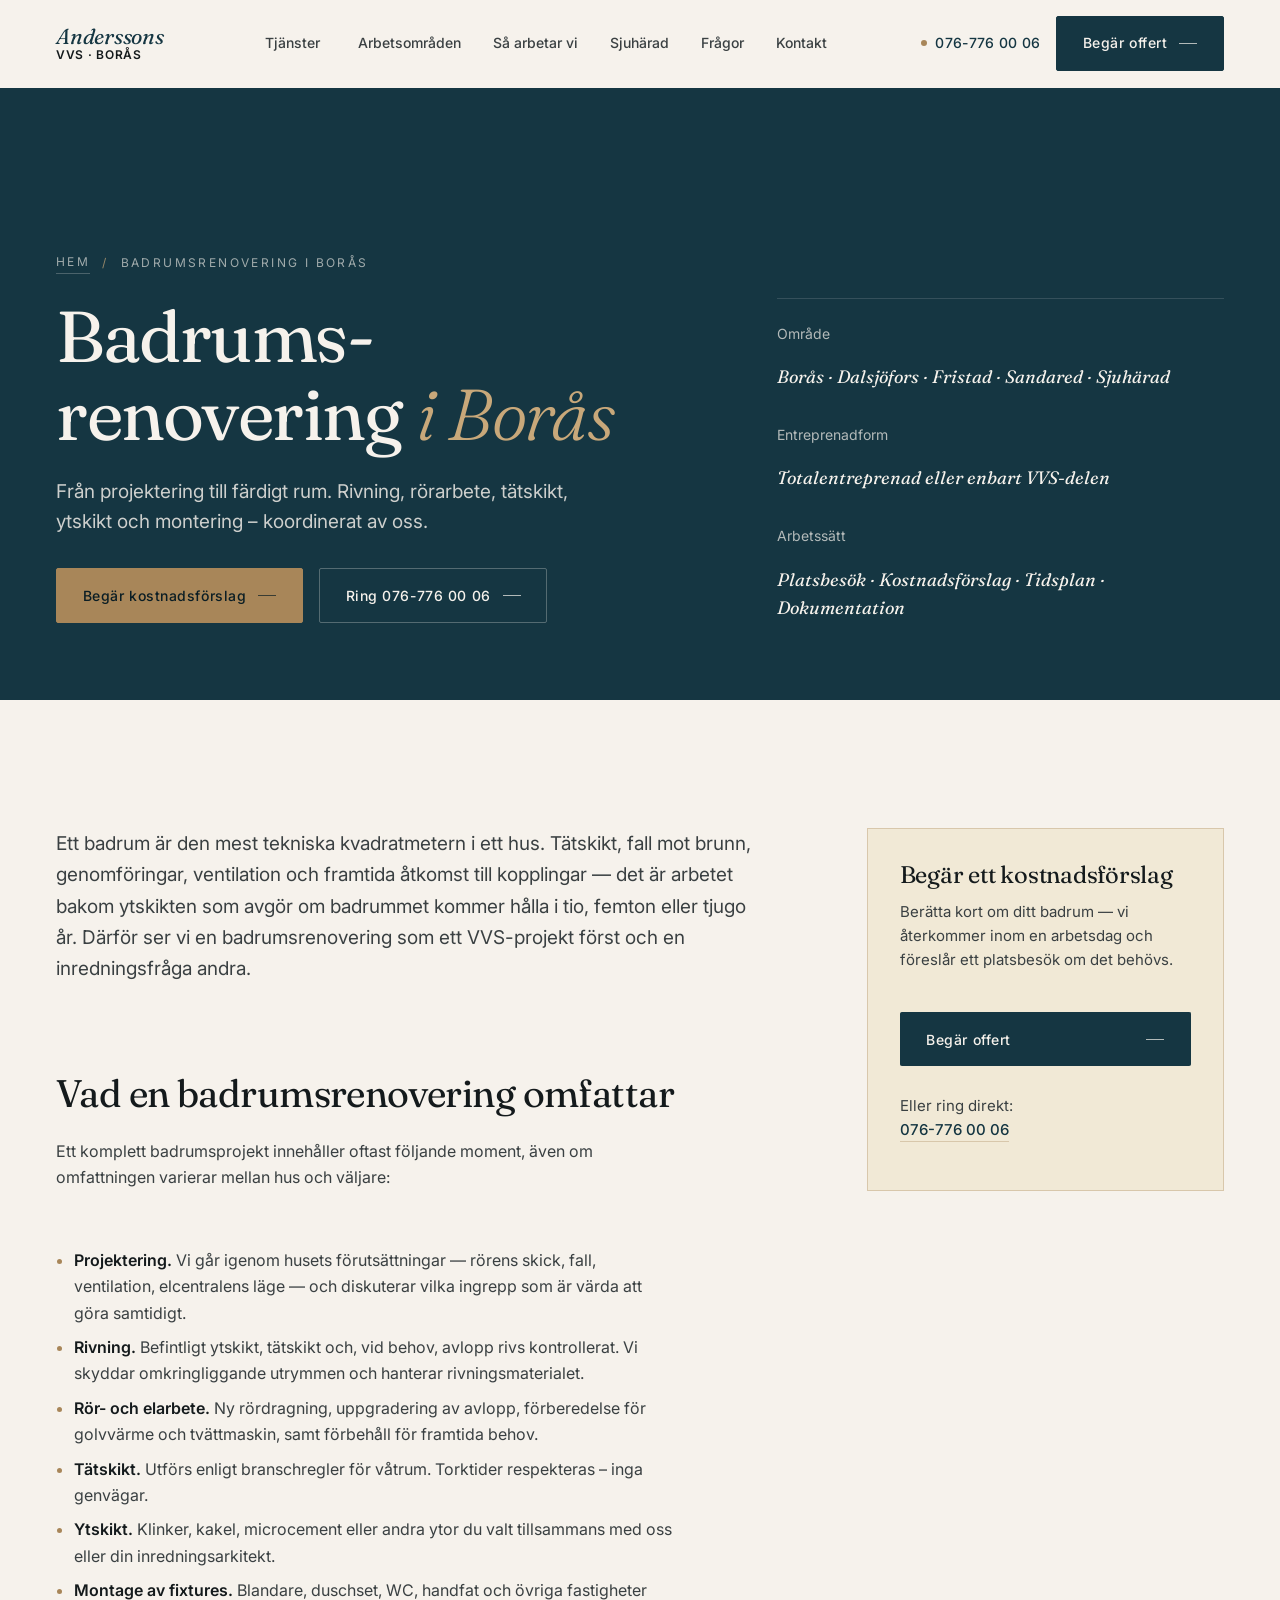
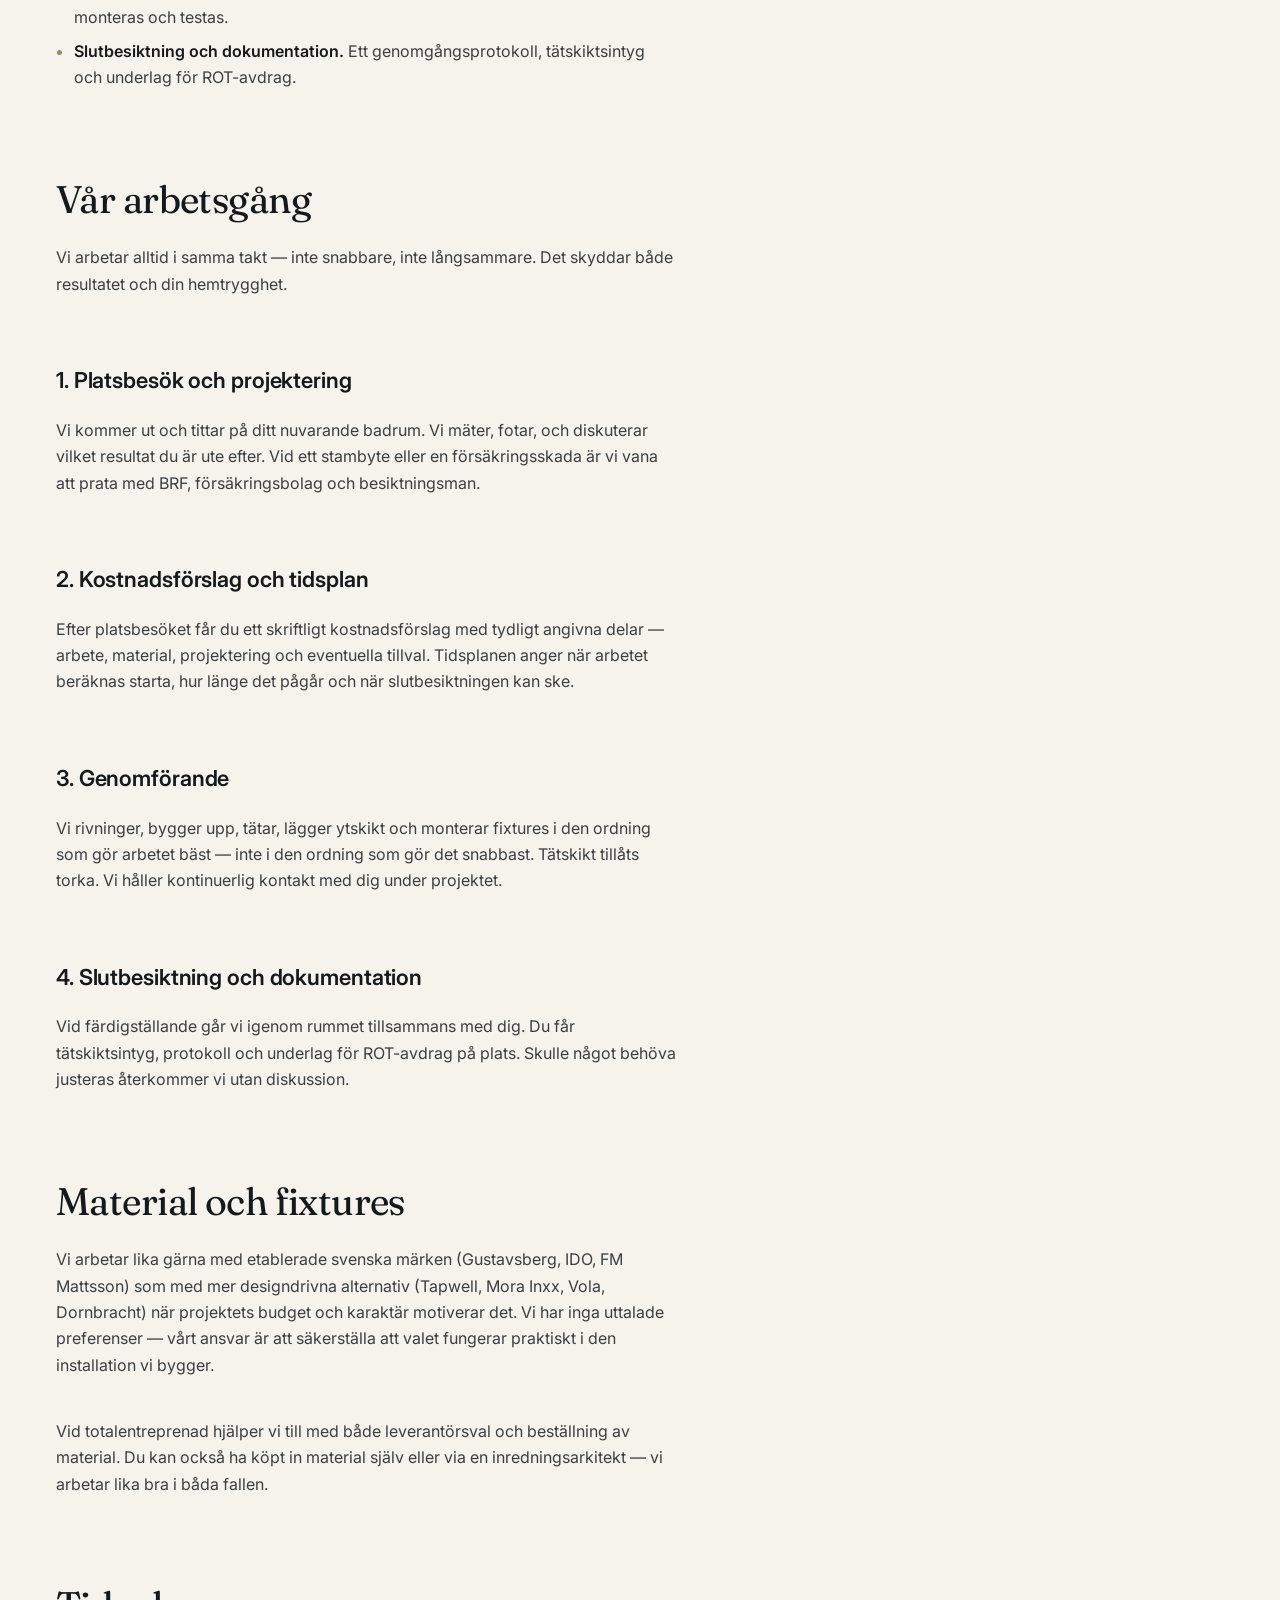
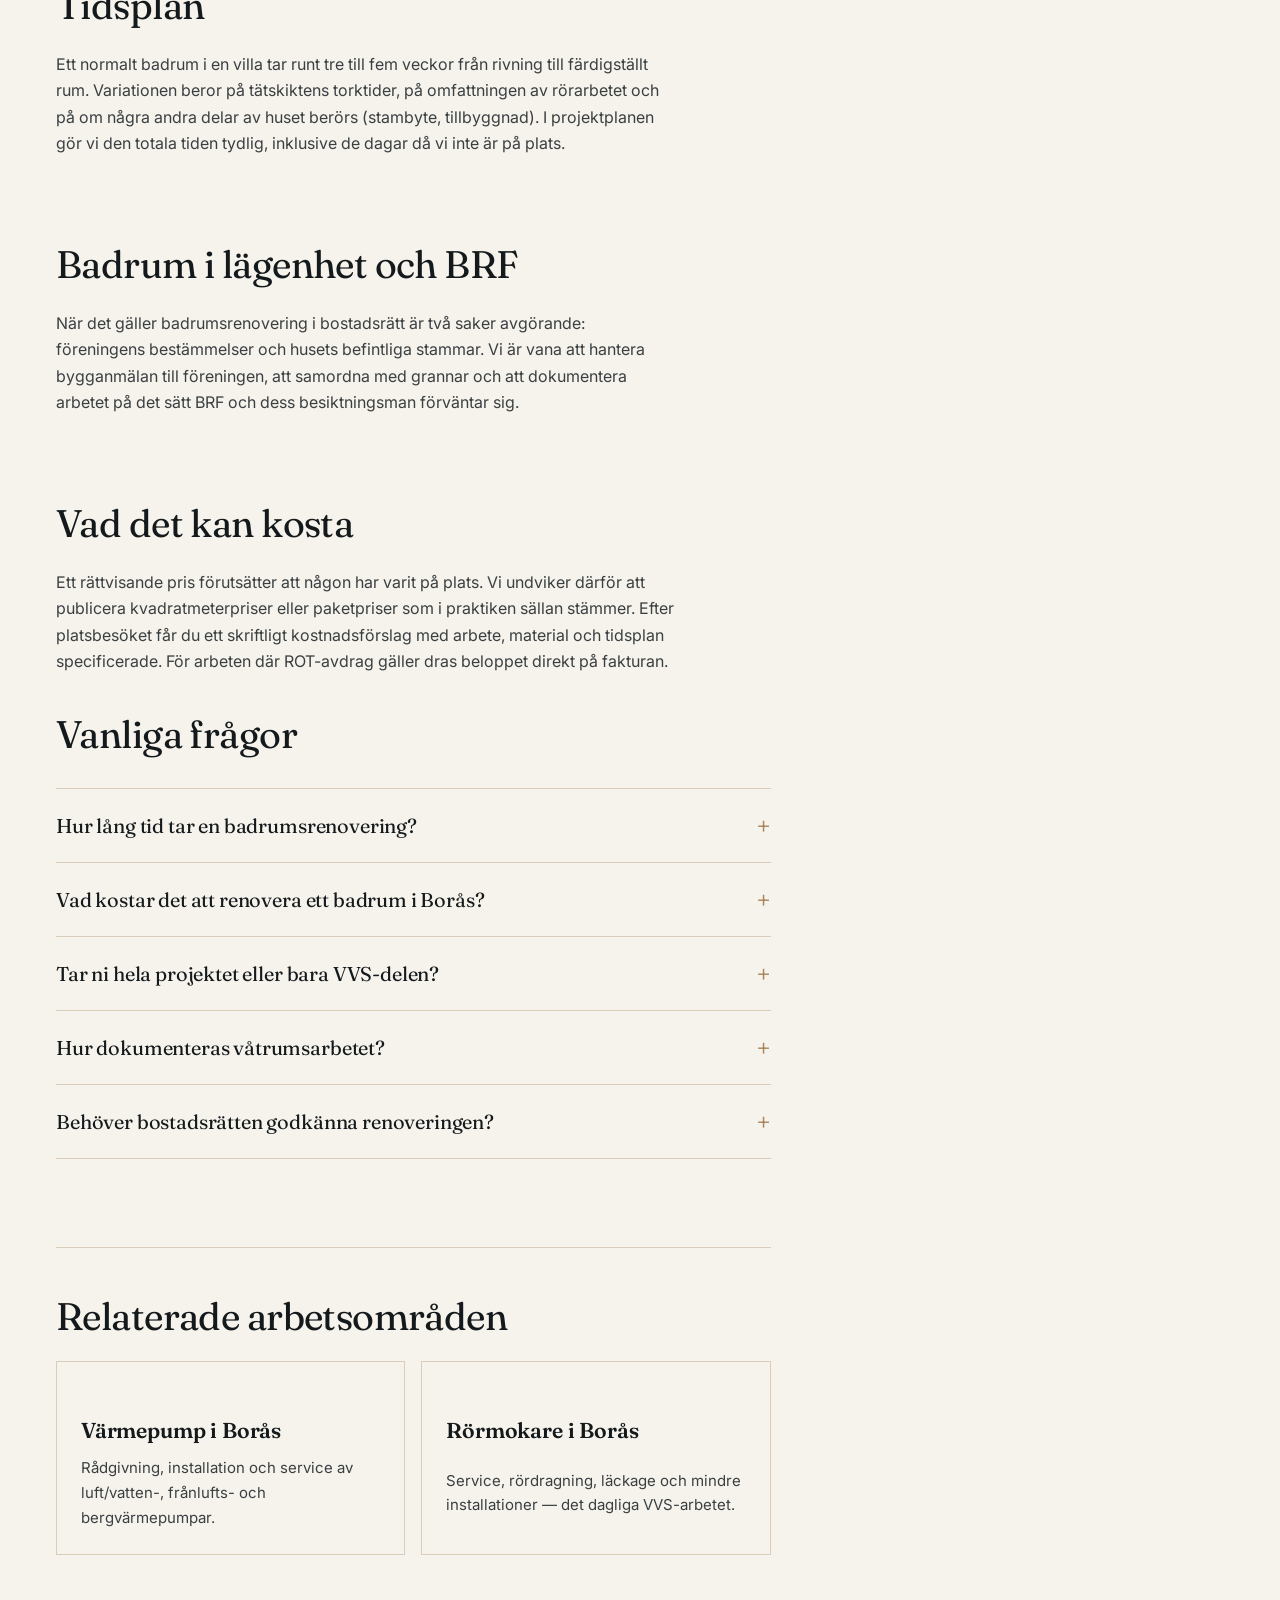
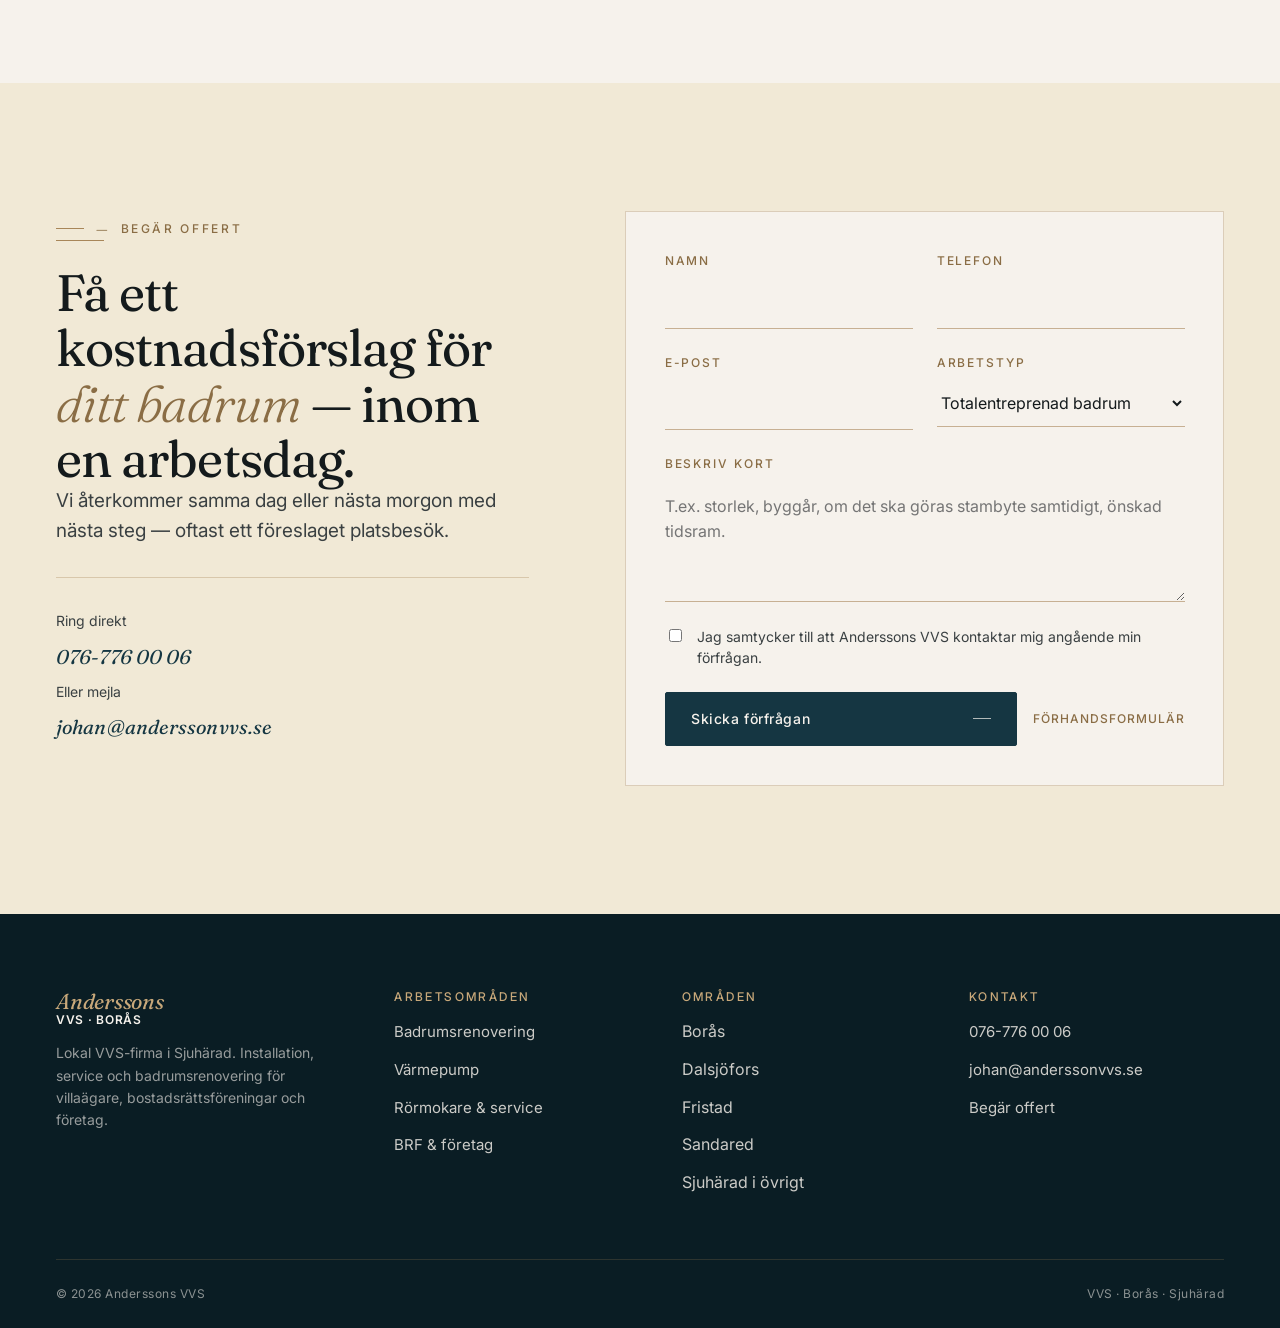
==== badrumsrenovering-boras.html @ a59240c5 "Initial Anderssons VVS website" ====
<!doctype html>
<html lang="sv">
<head>
  <meta charset="utf-8" />
  <meta name="viewport" content="width=device-width, initial-scale=1" />
  <title>Badrumsrenovering i Borås – projektering till färdigt rum | Anderssons VVS</title>
  <meta name="description" content="Helhetslösning för badrumsrenovering i Borås: VVS-projektering, tätskikt, ytskikt och fixtures. Begär kostnadsförslag – lokalt utfört arbete." />
  <meta name="robots" content="index,follow" />
  <meta name="theme-color" content="#153642" />
  <link rel="canonical" href="https://www.anderssonvvs.se/badrumsrenovering-boras.html" />

  <meta property="og:type" content="article" />
  <meta property="og:locale" content="sv_SE" />
  <meta property="og:site_name" content="Anderssons VVS" />
  <meta property="og:title" content="Badrumsrenovering i Borås – Anderssons VVS" />
  <meta property="og:description" content="Från projektering till färdigt rum – badrumsrenovering i Borås utfört av en lokal VVS-firma." />
  <meta property="og:url" content="https://www.anderssonvvs.se/badrumsrenovering-boras.html" />
  <meta property="og:image" content="https://www.anderssonvvs.se/assets/placeholders/service-badrum-hero.jpg" />

  <link rel="preconnect" href="https://fonts.googleapis.com">
  <link rel="preconnect" href="https://fonts.gstatic.com" crossorigin>
  <link rel="stylesheet" href="https://fonts.googleapis.com/css2?family=Fraunces:ital,opsz,wght@0,9..144,300..500;1,9..144,300..500&family=Inter:wght@400;500;600&display=swap">
  <link rel="stylesheet" href="styles.css" />

  <!-- Breadcrumb -->
  <script type="application/ld+json">
  {
    "@context": "https://schema.org",
    "@type": "BreadcrumbList",
    "itemListElement": [
      { "@type": "ListItem", "position": 1, "name": "Hem", "item": "https://www.anderssonvvs.se/" },
      { "@type": "ListItem", "position": 2, "name": "Badrumsrenovering i Borås", "item": "https://www.anderssonvvs.se/badrumsrenovering-boras.html" }
    ]
  }
  </script>

  <!-- Service -->
  <script type="application/ld+json">
  {
    "@context": "https://schema.org",
    "@type": "Service",
    "serviceType": "Badrumsrenovering",
    "name": "Badrumsrenovering i Borås",
    "areaServed": [
      { "@type": "City", "name": "Borås" },
      { "@type": "AdministrativeArea", "name": "Sjuhärad" }
    ],
    "provider": {
      "@type": "Plumber",
      "name": "Anderssons VVS",
      "url": "https://www.anderssonvvs.se/",
      "telephone": "+46767760006",
      "email": "johan@anderssonvvs.se",
      "address": { "@type": "PostalAddress", "addressLocality": "Borås", "addressCountry": "SE" }
    },
    "url": "https://www.anderssonvvs.se/badrumsrenovering-boras.html"
  }
  </script>

  <!-- FAQ -->
  <script type="application/ld+json">
  {
    "@context": "https://schema.org",
    "@type": "FAQPage",
    "mainEntity": [
      {
        "@type": "Question",
        "name": "Hur lång tid tar en badrumsrenovering?",
        "acceptedAnswer": { "@type": "Answer", "text": "Ett normalt badrum i villa tar vanligtvis tre till fem veckor från rivning till färdigställt rum, beroende på tätskiktets torktider, materialval och omfattning av rörarbete. Vi ger en konkret tidsplan i samband med kostnadsförslaget." }
      },
      {
        "@type": "Question",
        "name": "Vad kostar det att renovera ett badrum i Borås?",
        "acceptedAnswer": { "@type": "Answer", "text": "Slutpriset beror på storlek, rörens skick, materialval och eventuellt stambyte. Vi lämnar ett skriftligt kostnadsförslag efter platsbesök, så du vet vad det landar på innan vi börjar." }
      },
      {
        "@type": "Question",
        "name": "Tar ni hela projektet eller bara VVS-delen?",
        "acceptedAnswer": { "@type": "Answer", "text": "Både och. Vi tar gärna totalentreprenad där vi koordinerar rivning, VVS, våtrumsarbete, ytskikt och montering. Vi kan också ta enbart VVS-delen om du redan har övriga hantverkare." }
      },
      {
        "@type": "Question",
        "name": "Hur dokumenteras våtrumsarbetet?",
        "acceptedAnswer": { "@type": "Answer", "text": "Tätskikt utförs enligt gällande branschregler. Vid färdigställande får du ett intyg och ett protokoll som ditt försäkringsbolag och en eventuell framtida köpare kan begära." }
      }
    ]
  }
  </script>
</head>

<body>
  <a href="#main" class="skip-link">Hoppa till innehåll</a>
    <header class="site-header" id="siteHeader">
    <div class="wrap">
      <div class="nav">

        <!-- LOGO -->
        <a href="index.html" class="brand" aria-label="Anderssons VVS – hem">
          <strong>Anderssons</strong>
          <span>VVS · Borås</span>
        </a>

        <!-- DESKTOP NAV -->
        <nav class="nav-links" aria-label="Huvudmeny">

          <!-- Tjänster dropdown -->
          <div class="nav-dropdown">
            <button
              class="nav-dropdown__toggle"
              type="button"
              aria-expanded="false"
              aria-controls="desktopServicesMenu">
              Tjänster
            </button>

            <div class="nav-dropdown__menu" id="desktopServicesMenu">
              <a href="badrumsrenovering-boras.html">Badrumsrenovering</a>
              <a href="varmepump-boras.html">Värmepump</a>
              <a href="rormokare-boras.html">Rörmokare &amp; service</a>
              <a href="index.html#offert">BRF &amp; företag</a>
            </div>
          </div>

          <!-- Viktigt: ALLA dessa pekar till index -->
          <a href="index.html#arbetsomraden">Arbetsområden</a>
          <a href="index.html#sa-arbetar-vi">Så arbetar vi</a>
          <a href="index.html#omrade">Sjuhärad</a>

          <!-- Dessa kan vara lokala -->
          <a href="#fragor">Frågor</a>
          <a href="#offert">Kontakt</a>

        </nav>

        <!-- CTA -->
        <div class="nav-cta">
          <a class="nav-phone" href="tel:+46767760006">076-776 00 06</a>
          <a class="btn" href="#offert">Begär offert</a>
        </div>

        <!-- HAMBURGER -->
        <button
          class="nav-toggle"
          type="button"
          aria-label="Öppna meny"
          aria-controls="mobileMenu"
          aria-expanded="false"
          id="navToggle">
          <span></span><span></span><span></span>
        </button>

      </div>
    </div>

    <!-- MOBILE MENU -->
    <div class="mobile-menu" id="mobileMenu" aria-label="Mobilmeny">

      <!-- Tjänster -->
      <div class="mobile-menu__group">
        <button
          class="mobile-menu__toggle"
          type="button"
          aria-expanded="false"
          aria-controls="mobileServicesMenu">
          Tjänster
        </button>

        <div class="mobile-submenu" id="mobileServicesMenu">
          <a href="badrumsrenovering-boras.html">Badrumsrenovering</a>
          <a href="varmepump-boras.html">Värmepump</a>
          <a href="rormokare-boras.html">Rörmokare &amp; service</a>
          <a href="index.html#offert">BRF &amp; företag</a>
        </div>
      </div>

      <!-- Viktigt: pekar till index -->
      <a href="index.html#arbetsomraden">Arbetsområden</a>
      <a href="index.html#sa-arbetar-vi">Så arbetar vi</a>
      <a href="index.html#omrade">Sjuhärad</a>

      <!-- Lokala -->
      <a href="#fragor">Vanliga frågor</a>
      <a href="#offert">Begär offert</a>

      <!-- Kontakt -->
      <div class="mobile-menu__foot">
        <span>Ring oss direkt</span>
        <a href="tel:+46767760006">076-776 00 06</a>
        <a href="mailto:johan@anderssonvvs.se">johan@anderssonvvs.se</a>
      </div>

    </div>
  </header>

  <main id="main">

    <!-- Service hero -->
    <section class="service-hero">
      <div class="wrap">
        <nav class="breadcrumb" aria-label="Brödsmulor">
          <a href="/">Hem</a>
          <span class="breadcrumb__sep">/</span>
          <span>Badrumsrenovering i Borås</span>
        </nav>
        <div class="service-hero__grid">
          <div>
            <h1 class="service-hero__title">Badrums­renovering <em>i Borås</em></h1>
            <p class="service-hero__lede">Från projektering till färdigt rum. Rivning, rörarbete, tätskikt, ytskikt och montering – koordinerat av oss.</p>
            <div class="service-hero__cta">
              <a class="btn btn--on-dark" href="#offert">Begär kostnadsförslag</a>
              <a class="btn btn--ghost-light" href="tel:+46767760006">Ring 076-776 00 06</a>
            </div>
          </div>
          <div class="service-hero__side">
            <span>Område</span>
            <strong>Borås · Dalsjöfors · Fristad · Sandared · Sjuhärad</strong>
            <span style="margin-top: var(--s-4);">Entreprenadform</span>
            <strong>Totalentreprenad eller enbart VVS-delen</strong>
            <span style="margin-top: var(--s-4);">Arbetssätt</span>
            <strong>Platsbesök · Kostnadsförslag · Tidsplan · Dokumentation</strong>
          </div>
        </div>
      </div>
    </section>

    <!-- Content -->
    <section class="section">
      <div class="wrap">
        <div class="content-grid">
          <article class="prose">
            <p class="lede">Ett badrum är den mest tekniska kvadratmetern i ett hus. Tätskikt, fall mot brunn, genomföringar, ventilation och framtida åtkomst till kopplingar — det är arbetet bakom ytskikten som avgör om badrummet kommer hålla i tio, femton eller tjugo år. Därför ser vi en badrumsrenovering som ett VVS-projekt först och en inredningsfråga andra.</p>

            <h2>Vad en badrumsrenovering omfattar</h2>
            <p>Ett komplett badrumsprojekt innehåller oftast följande moment, även om omfattningen varierar mellan hus och väljare:</p>
            <ul>
              <li><strong>Projektering.</strong> Vi går igenom husets förutsättningar — rörens skick, fall, ventilation, elcentralens läge — och diskuterar vilka ingrepp som är värda att göra samtidigt.</li>
              <li><strong>Rivning.</strong> Befintligt ytskikt, tätskikt och, vid behov, avlopp rivs kontrollerat. Vi skyddar omkringliggande utrymmen och hanterar rivningsmaterialet.</li>
              <li><strong>Rör- och elarbete.</strong> Ny rördragning, uppgradering av avlopp, förberedelse för golvvärme och tvättmaskin, samt förbehåll för framtida behov.</li>
              <li><strong>Tätskikt.</strong> Utförs enligt branschregler för våtrum. Torktider respekteras – inga genvägar.</li>
              <li><strong>Ytskikt.</strong> Klinker, kakel, microcement eller andra ytor du valt tillsammans med oss eller din inredningsarkitekt.</li>
              <li><strong>Montage av fixtures.</strong> Blandare, duschset, WC, handfat och övriga fastigheter monteras och testas.</li>
              <li><strong>Slutbesiktning och dokumentation.</strong> Ett genomgångsprotokoll, tätskiktsintyg och underlag för ROT-avdrag.</li>
            </ul>

            <h2>Vår arbetsgång</h2>
            <p>Vi arbetar alltid i samma takt — inte snabbare, inte långsammare. Det skyddar både resultatet och din hemtrygghet.</p>

            <h3>1. Platsbesök och projektering</h3>
            <p>Vi kommer ut och tittar på ditt nuvarande badrum. Vi mäter, fotar, och diskuterar vilket resultat du är ute efter. Vid ett stambyte eller en försäkringsskada är vi vana att prata med BRF, försäkringsbolag och besiktningsman.</p>

            <h3>2. Kostnadsförslag och tidsplan</h3>
            <p>Efter platsbesöket får du ett skriftligt kostnadsförslag med tydligt angivna delar — arbete, material, projektering och eventuella tillval. Tidsplanen anger när arbetet beräknas starta, hur länge det pågår och när slutbesiktningen kan ske.</p>

            <h3>3. Genomförande</h3>
            <p>Vi rivninger, bygger upp, tätar, lägger ytskikt och monterar fixtures i den ordning som gör arbetet bäst — inte i den ordning som gör det snabbast. Tätskikt tillåts torka. Vi håller kontinuerlig kontakt med dig under projektet.</p>

            <h3>4. Slutbesiktning och dokumentation</h3>
            <p>Vid färdigställande går vi igenom rummet tillsammans med dig. Du får tätskiktsintyg, protokoll och underlag för ROT-avdrag på plats. Skulle något behöva justeras återkommer vi utan diskussion.</p>

            <h2>Material och fixtures</h2>
            <p>Vi arbetar lika gärna med etablerade svenska märken (Gustavsberg, IDO, FM Mattsson) som med mer designdrivna alternativ (Tapwell, Mora Inxx, Vola, Dornbracht) när projektets budget och karaktär motiverar det. Vi har inga uttalade preferenser — vårt ansvar är att säkerställa att valet fungerar praktiskt i den installation vi bygger.</p>
            <p>Vid totalentreprenad hjälper vi till med både leverantörsval och beställning av material. Du kan också ha köpt in material själv eller via en inredningsarkitekt — vi arbetar lika bra i båda fallen.</p>

            <h2>Tidsplan</h2>
            <p>Ett normalt badrum i en villa tar runt tre till fem veckor från rivning till färdigställt rum. Variationen beror på tätskiktens torktider, på omfattningen av rörarbetet och på om några andra delar av huset berörs (stambyte, tillbyggnad). I projektplanen gör vi den totala tiden tydlig, inklusive de dagar då vi inte är på plats.</p>

            <h2>Badrum i lägenhet och BRF</h2>
            <p>När det gäller badrumsrenovering i bostadsrätt är två saker avgörande: föreningens bestämmelser och husets befintliga stammar. Vi är vana att hantera bygganmälan till föreningen, att samordna med grannar och att dokumentera arbetet på det sätt BRF och dess besiktningsman förväntar sig.</p>

            <h2>Vad det kan kosta</h2>
            <p>Ett rättvisande pris förutsätter att någon har varit på plats. Vi undviker därför att publicera kvadratmeterpriser eller paketpriser som i praktiken sällan stämmer. Efter platsbesöket får du ett skriftligt kostnadsförslag med arbete, material och tidsplan specificerade. För arbeten där ROT-avdrag gäller dras beloppet direkt på fakturan.</p>

            <!-- FAQ -->
            <section id="fragor" aria-labelledby="faqTitle">
              <h2 id="faqTitle">Vanliga frågor</h2>
              <div class="faq faq__list">
                <details>
                  <summary>Hur lång tid tar en badrumsrenovering?</summary>
                  <div class="faq__body">
                    <p>Ett normalt badrum i villa tar vanligtvis tre till fem veckor från rivning till färdigställt rum, beroende på tätskiktets torktider, materialval och omfattning av rörarbete. Vi ger en konkret tidsplan i samband med kostnadsförslaget.</p>
                  </div>
                </details>
                <details>
                  <summary>Vad kostar det att renovera ett badrum i Borås?</summary>
                  <div class="faq__body">
                    <p>Slutpriset beror på storlek, rörens skick, materialval och eventuellt stambyte. Vi lämnar ett skriftligt kostnadsförslag efter platsbesök, så du vet vad det landar på innan vi börjar. För arbeten där ROT gäller drar vi av beloppet direkt på fakturan.</p>
                  </div>
                </details>
                <details>
                  <summary>Tar ni hela projektet eller bara VVS-delen?</summary>
                  <div class="faq__body">
                    <p>Både och. Vi tar gärna totalentreprenad där vi koordinerar rivning, VVS, våtrumsarbete, ytskikt och montering. Vi kan också ta enbart VVS-delen om du redan har övriga hantverkare.</p>
                  </div>
                </details>
                <details>
                  <summary>Hur dokumenteras våtrumsarbetet?</summary>
                  <div class="faq__body">
                    <p>Tätskikt utförs enligt gällande branschregler. Vid färdigställande får du ett intyg och ett protokoll som ditt försäkringsbolag och en eventuell framtida köpare kan begära.</p>
                  </div>
                </details>
                <details>
                  <summary>Behöver bostadsrätten godkänna renoveringen?</summary>
                  <div class="faq__body">
                    <p>I de flesta bostadsrättsföreningar krävs en anmälan och ibland ett godkännande innan arbete i badrum påbörjas. Vi hjälper dig med underlaget till föreningen och samordnar arbetet med dess bestämmelser.</p>
                  </div>
                </details>
              </div>
            </section>

            <!-- Related -->
            <section class="related" aria-labelledby="relatedTitle">
              <h2 id="relatedTitle">Relaterade arbetsområden</h2>
              <div class="related__grid">
                <a class="related__card" href="varmepump-boras.html">
                  <h3>Värmepump i Borås</h3>
                  <p>Rådgivning, installation och service av luft/vatten-, frånlufts- och bergvärmepumpar.</p>
                </a>
                <a class="related__card" href="rormokare-boras.html">
                  <h3>Rörmokare i Borås</h3>
                  <p>Service, rördragning, läckage och mindre installationer — det dagliga VVS-arbetet.</p>
                </a>
              </div>
            </section>
          </article>

          <aside class="side-card">
            <h3>Begär ett kostnadsförslag</h3>
            <p>Berätta kort om ditt badrum — vi återkommer inom en arbetsdag och föreslår ett platsbesök om det behövs.</p>
            <a class="btn" href="#offert">Begär offert</a>
            <p style="margin-top: var(--s-4);">Eller ring direkt: <br>
              <a href="tel:+46767760006">076-776 00 06</a>
            </p>
          </aside>

        </div>
      </div>
    </section>

    <!-- CTA -->
    <section class="cta section" id="offert" aria-labelledby="ctaTitle">
      <div class="wrap">
        <div class="cta__grid">
          <div>
            <span class="eyebrow"><span class="section-number">—</span> Begär offert</span>
            <hr class="rule--short" aria-hidden="true">
            <h2 class="cta__title" id="ctaTitle">Få ett kostnadsförslag för <em>ditt badrum</em> — inom en arbetsdag.</h2>
            <div class="cta__body">
              <p class="lede">Vi återkommer samma dag eller nästa morgon med nästa steg — oftast ett föreslaget platsbesök.</p>
            </div>
            <div class="cta__direct">
              <span>Ring direkt</span>
              <a href="tel:+46767760006">076-776 00 06</a>
              <span>Eller mejla</span>
              <a href="mailto:johan@anderssonvvs.se">johan@anderssonvvs.se</a>
            </div>
          </div>

          <form class="form" id="offertForm" action="#offert" method="post" novalidate>
            <div class="form__row form__row--two">
              <div class="form__field">
                <label for="f-name">Namn</label>
                <input id="f-name" name="name" type="text" autocomplete="name" required />
              </div>
              <div class="form__field">
                <label for="f-phone">Telefon</label>
                <input id="f-phone" name="phone" type="tel" autocomplete="tel" required />
              </div>
            </div>
            <div class="form__row form__row--two">
              <div class="form__field">
                <label for="f-email">E-post</label>
                <input id="f-email" name="email" type="email" autocomplete="email" required />
              </div>
              <div class="form__field">
                <label for="f-type">Arbetstyp</label>
                <select id="f-type" name="type">
                  <option value="badrum-totalt">Totalentreprenad badrum</option>
                  <option value="badrum-vvs">Endast VVS-delen</option>
                  <option value="badrum-brf">Badrum i BRF</option>
                  <option value="annat">Annat</option>
                </select>
              </div>
            </div>
            <div class="form__row">
              <div class="form__field">
                <label for="f-message">Beskriv kort</label>
                <textarea id="f-message" name="message" placeholder="T.ex. storlek, byggår, om det ska göras stambyte samtidigt, önskad tidsram." required></textarea>
              </div>
            </div>
            <label class="form__consent">
              <input type="checkbox" required />
              <span>Jag samtycker till att Anderssons VVS kontaktar mig angående min förfrågan.</span>
            </label>
            <div class="form__foot">
              <button class="btn" type="submit">Skicka förfrågan</button>
              <span class="form__preview-note">Förhandsformulär</span>
            </div>
            <div class="form__success" role="status" aria-live="polite">
              Tack — vi har mottagit din förfrågan. När formuläret är kopplat till vår inkorg får du ett svar inom en arbetsdag.
            </div>
          </form>
        </div>
      </div>
    </section>

  </main>

  <footer class="site-footer" role="contentinfo">
    <div class="wrap">
      <div class="footer-grid">
        <div class="footer__brand">
          <a href="/" class="brand">
            <strong>Anderssons</strong>
            <span>VVS · Borås</span>
          </a>
          <p>Lokal VVS-firma i Sjuhärad. Installation, service och badrumsrenovering för villaägare, bostadsrättsföreningar och företag.</p>
        </div>
        <div class="footer__col">
          <h4>Arbetsområden</h4>
          <ul>
            <li><a href="badrumsrenovering-boras.html">Badrumsrenovering</a></li>
            <li><a href="varmepump-boras.html">Värmepump</a></li>
            <li><a href="rormokare-boras.html">Rörmokare &amp; service</a></li>
            <li><a href="/#offert">BRF &amp; företag</a></li>
          </ul>
        </div>
        <div class="footer__col">
          <h4>Områden</h4>
          <ul>
            <li>Borås</li>
            <li>Dalsjöfors</li>
            <li>Fristad</li>
            <li>Sandared</li>
            <li>Sjuhärad i övrigt</li>
          </ul>
        </div>
        <div class="footer__col">
          <h4>Kontakt</h4>
          <ul>
            <li><a href="tel:+46767760006">076-776 00 06</a></li>
            <li><a href="mailto:johan@anderssonvvs.se">johan@anderssonvvs.se</a></li>
            <li><a href="#offert">Begär offert</a></li>
          </ul>
        </div>
      </div>
      <div class="footer__meta">
        <span>© <span id="year">2026</span> Anderssons VVS</span>
        <span>VVS · Borås · Sjuhärad</span>
      </div>
    </div>
  </footer>

  <nav class="mobile-bar" aria-label="Snabbval">
    <a href="tel:+46767760006">Ring</a>
    <a href="#offert" class="is-primary">Begär offert</a>
  </nav>

  <script>
    (function(){
      var toggle = document.getElementById('navToggle');
      var body = document.body;
      var desktopToggle = document.querySelector('.nav-dropdown__toggle');
      var desktopDropdown = document.querySelector('.nav-dropdown');
      var mobileServicesToggle = document.querySelector('.mobile-menu__toggle');
      var mobileServicesMenu = document.getElementById('mobileServicesMenu');

      if (toggle) {
        toggle.addEventListener('click', function(){
          var open = body.classList.toggle('is-menu-open');
          toggle.setAttribute('aria-expanded', open ? 'true' : 'false');
          toggle.setAttribute('aria-label', open ? 'Stäng meny' : 'Öppna meny');
        });

        document.querySelectorAll('.mobile-menu a').forEach(function(a){
          a.addEventListener('click', function(){
            body.classList.remove('is-menu-open');
            toggle.setAttribute('aria-expanded', 'false');
          });
        });
      }

      if (desktopToggle && desktopDropdown) {
        desktopToggle.addEventListener('click', function(e){
          e.stopPropagation();
          var open = desktopDropdown.classList.toggle('is-open');
          desktopToggle.setAttribute('aria-expanded', open ? 'true' : 'false');
        });

        document.addEventListener('click', function(e){
          if (!desktopDropdown.contains(e.target)) {
            desktopDropdown.classList.remove('is-open');
            desktopToggle.setAttribute('aria-expanded', 'false');
          }
        });
      }

      if (mobileServicesToggle && mobileServicesMenu) {
        mobileServicesToggle.addEventListener('click', function(){
          var open = mobileServicesMenu.classList.toggle('is-open');
          mobileServicesToggle.setAttribute('aria-expanded', open ? 'true' : 'false');
        });
      }
    })();
  </script>
</body>
</html>
---- styles.css ----
/* =========================================================
   Anderssons VVS — Editorial Precision stylesheet
   Design family: Trade Showcase (Editorial Precision variant)
   ========================================================= */

/* ---------- Design tokens ---------- */
:root {
  /* Colour */
  --ink: #141a1c;
  --ink-soft: #3a4042;
  --grey: #5f6668;
  --grey-soft: #8a8f90;

  --petrol: #153642;
  --petrol-deep: #0e2730;
  --petrol-ink: #0a1d24;

  --sand: #e9ddc6;
  --sand-light: #f1e9d6;
  --sand-deep: #d9c9a8;

  --off-white: #f6f2ec;
  --off-white-deep: #efe9dd;

  --brass: #a88659;
  --brass-light: #c8a87a;
  --brass-deep: #8a6d45;

  --rule: rgba(168, 134, 89, 0.35);
  --rule-strong: rgba(168, 134, 89, 0.6);
  --rule-ink: rgba(20, 26, 28, 0.1);

  /* Type */
  --font-display: "Fraunces", "Cormorant Garamond", Georgia, serif;
  --font-sans: "Inter", system-ui, -apple-system, Segoe UI, Roboto, sans-serif;

  --fs-micro: 0.75rem;    /* 12px */
  --fs-small: 0.875rem;   /* 14px */
  --fs-body: 1rem;        /* 16px */
  --fs-lede: 1.1875rem;   /* 19px */
  --fs-h4: 1.25rem;       /* 20px */
  --fs-h3: 1.625rem;      /* 26px */
  --fs-h2: clamp(2rem, 3.2vw, 2.875rem);
  --fs-h1: clamp(2.5rem, 6vw, 5.25rem);

  /* Space */
  --s-1: 0.25rem;
  --s-2: 0.5rem;
  --s-3: 0.75rem;
  --s-4: 1rem;
  --s-5: 1.5rem;
  --s-6: 2rem;
  --s-7: 3rem;
  --s-8: 4rem;
  --s-9: 6rem;
  --s-10: 8rem;

  --gutter: clamp(1.25rem, 5vw, 3.5rem);
  --maxw: 1280px;

  --radius: 2px;
  --radius-md: 6px;

  --trans: 180ms cubic-bezier(0.2, 0.6, 0.2, 1);
}

/* ---------- Base ---------- */
*,
*::before,
*::after {
  box-sizing: border-box;
}

html {
  -webkit-text-size-adjust: 100%;
  scroll-behavior: smooth;
}

@media (prefers-reduced-motion: reduce) {
  html { scroll-behavior: auto; }
  *, *::before, *::after {
    animation-duration: 0.001ms !important;
    animation-iteration-count: 1 !important;
    transition-duration: 0.001ms !important;
  }
}

body {
  margin: 0;
  font-family: var(--font-sans);
  font-size: var(--fs-body);
  line-height: 1.6;
  color: var(--ink);
  background: var(--off-white);
  -webkit-font-smoothing: antialiased;
  -moz-osx-font-smoothing: grayscale;
  text-rendering: optimizeLegibility;
}

img,
video {
  display: block;
  max-width: 100%;
  height: auto;
}

a {
  color: inherit;
  text-decoration: none;
}

button {
  font: inherit;
  cursor: pointer;
  border: none;
  background: transparent;
  color: inherit;
}

:focus-visible {
  outline: 2px solid var(--brass);
  outline-offset: 3px;
}

/* ---------- Typography ---------- */
h1, h2, h3, h4 {
  font-family: var(--font-display);
  font-weight: 400;
  font-variation-settings: "opsz" 40, "SOFT" 20;
  line-height: 1.08;
  letter-spacing: -0.012em;
  color: var(--ink);
  margin: 0;
}

h1 { font-size: var(--fs-h1); letter-spacing: -0.02em; }
h2 { font-size: var(--fs-h2); letter-spacing: -0.015em; }
h3 { font-size: var(--fs-h3); }
h4 { font-size: var(--fs-h4); font-weight: 500; font-family: var(--font-sans); letter-spacing: -0.005em; }

p {
  margin: 0 0 var(--s-4);
  max-width: 62ch;
}

p.lede {
  font-size: var(--fs-lede);
  line-height: 1.55;
  color: var(--ink-soft);
  max-width: 48ch;
}

.eyebrow {
  display: inline-flex;
  align-items: center;
  gap: var(--s-3);
  font-size: var(--fs-micro);
  font-weight: 500;
  letter-spacing: 0.22em;
  text-transform: uppercase;
  color: var(--brass-deep);
  font-family: var(--font-sans);
}

.eyebrow::before {
  content: "";
  width: 28px;
  height: 1px;
  background: var(--brass);
}

.section-number {
  font-family: var(--font-display);
  font-style: italic;
  font-size: var(--fs-small);
  letter-spacing: 0.04em;
  color: var(--brass-deep);
}

.rule {
  display: block;
  width: 100%;
  height: 1px;
  background: var(--rule);
  border: 0;
  margin: 0;
}

.rule--short {
  width: 48px;
  height: 1px;
  background: var(--brass);
  border: 0;
  margin: 0 0 var(--s-5);
}

/* ---------- Layout primitives ---------- */
.wrap {
  max-width: var(--maxw);
  margin: 0 auto;
  padding: 0 var(--gutter);
}

.section {
  padding-block: clamp(var(--s-8), 10vw, var(--s-10));
}

.section--tight {
  padding-block: clamp(var(--s-7), 7vw, var(--s-9));
}

.section--petrol {
  background: var(--petrol);
  color: var(--off-white);
}

.section--petrol h2,
.section--petrol h3 {
  color: var(--off-white);
}

.section--sand {
  background: var(--sand-light);
}

.section--off-white-deep {
  background: var(--off-white-deep);
}

.grid {
  display: grid;
  gap: var(--s-6);
}

@media (min-width: 720px) {
  .grid--2 { grid-template-columns: repeat(2, 1fr); gap: var(--s-7); }
  .grid--3 { grid-template-columns: repeat(3, 1fr); gap: var(--s-6); }
  .grid--4 { grid-template-columns: repeat(4, 1fr); gap: var(--s-6); }
}

@media (max-width: 719px) {
  .grid--3, .grid--4 { grid-template-columns: 1fr; }
}

/* Section header layout: eyebrow + title + lede in an editorial column */
.section-head {
  display: grid;
  grid-template-columns: 1fr;
  gap: var(--s-5);
  margin-bottom: var(--s-8);
  max-width: 62rem;
}

@media (min-width: 860px) {
  .section-head {
    grid-template-columns: 1fr 1.5fr;
    gap: var(--s-8);
    align-items: end;
  }
}

.section-head__meta {
  display: flex;
  flex-direction: column;
  gap: var(--s-3);
}

/* ---------- Top nav ---------- */
.site-header {
  position: sticky;
  top: 0;
  z-index: 40;
  background: transparent;
  transition: background var(--trans), backdrop-filter var(--trans), border-color var(--trans);
  border-bottom: 1px solid transparent;
}

.site-header.is-scrolled {
  background: rgba(246, 242, 236, 0.82);
  backdrop-filter: saturate(1.2) blur(10px);
  -webkit-backdrop-filter: saturate(1.2) blur(10px);
  border-bottom-color: var(--rule);
}

.site-header--on-light {
  background: rgba(246, 242, 236, 0.92);
  backdrop-filter: saturate(1.1) blur(8px);
  border-bottom-color: var(--rule);
}

.nav {
  display: flex;
  align-items: center;
  justify-content: space-between;
  padding-block: var(--s-4);
  gap: var(--s-5);
}

.brand {
  display: inline-flex;
  flex-direction: column;
  line-height: 1;
  letter-spacing: 0.06em;
  font-size: 0.75rem;
  font-weight: 600;
  text-transform: uppercase;
  color: var(--ink);
}

.brand strong {
  font-family: var(--font-display);
  font-weight: 400;
  font-style: italic;
  font-size: 1.35rem;
  letter-spacing: -0.01em;
  text-transform: none;
  color: var(--petrol);
  margin-bottom: 2px;
}

.nav-links {
  display: none;
  gap: var(--s-6);
  font-size: var(--fs-small);
  font-weight: 500;
  color: var(--ink-soft);
}

.nav-links a {
  position: relative;
  padding-block: var(--s-2);
  transition: color var(--trans);
}

.nav-links a:hover {
  color: var(--petrol);
}

.nav-links a::after {
  content: "";
  position: absolute;
  left: 0;
  right: 0;
  bottom: -2px;
  height: 1px;
  background: var(--brass);
  transform: scaleX(0);
  transform-origin: right;
  transition: transform var(--trans);
}

.nav-links a:hover::after {
  transform: scaleX(1);
  transform-origin: left;
}

.nav-dropdown {
  position: relative;
  display: inline-flex;
  align-items: center;
}

.nav-dropdown__toggle {
  position: relative;
  padding-block: var(--s-2);
  font-size: var(--fs-small);
  font-weight: 500;
  color: var(--ink-soft);
  transition: color var(--trans);
}

.nav-dropdown__toggle:hover,
.nav-dropdown.is-open .nav-dropdown__toggle {
  color: var(--petrol);
}

.nav-dropdown__toggle::after {
  content: "";
  position: absolute;
  left: 0;
  right: 0;
  bottom: -2px;
  height: 1px;
  background: var(--brass);
  transform: scaleX(0);
  transform-origin: right;
  transition: transform var(--trans);
}

.nav-dropdown__toggle:hover::after,
.nav-dropdown.is-open .nav-dropdown__toggle::after {
  transform: scaleX(1);
  transform-origin: left;
}

.nav-dropdown__menu {
  position: absolute;
  top: calc(100% + 14px);
  left: 0;
  min-width: 260px;
  background: var(--off-white);
  border: 1px solid var(--rule);
  box-shadow: 0 18px 40px rgba(20, 26, 28, 0.12);
  padding: var(--s-3);
  display: none;
  flex-direction: column;
  gap: 2px;
  z-index: 90;
}

.nav-dropdown.is-open .nav-dropdown__menu {
  display: flex;
}

.nav-dropdown__menu a {
  padding: 0.9rem 1rem;
  color: var(--petrol);
  font-size: var(--fs-small);
  font-weight: 500;
  border-radius: var(--radius-md);
}

.nav-dropdown__menu a::after {
  display: none;
}

.nav-dropdown__menu a:hover {
  background: var(--sand-light);
  color: var(--petrol-deep);
}

.nav-cta {
  display: none;
  align-items: center;
  gap: var(--s-4);
}

@media (min-width: 860px) {
  .nav-links { display: flex; }
  .nav-cta { display: inline-flex; }
}

.nav-phone {
  display: inline-flex;
  align-items: center;
  gap: var(--s-2);
  font-size: var(--fs-small);
  font-weight: 500;
  color: var(--petrol);
  letter-spacing: 0.02em;
}

.nav-phone::before {
  content: "";
  display: inline-block;
  width: 6px;
  height: 6px;
  border-radius: 50%;
  background: var(--brass);
}

/* Hamburger (mobile only) */
.nav-toggle {
  display: inline-flex;
  flex-direction: column;
  gap: 5px;
  padding: var(--s-3);
  margin-right: calc(var(--s-3) * -1);
}

.nav-toggle span {
  display: block;
  width: 22px;
  height: 1.5px;
  background: var(--petrol);
  transition: transform var(--trans), opacity var(--trans);
}

body.is-menu-open .nav-toggle {
  position: relative;
  z-index: 130;
}

body.is-menu-open .nav-toggle span {
  background: var(--petrol);
}

@media (min-width: 860px) {
  .nav-toggle { display: none; }
}

body.is-menu-open .nav-toggle span:nth-child(1) {
  transform: translateY(6.5px) rotate(45deg);
}
body.is-menu-open .nav-toggle span:nth-child(2) {
  opacity: 0;
}
body.is-menu-open .nav-toggle span:nth-child(3) {
  transform: translateY(-6.5px) rotate(-45deg);
}

/* Mobile overlay */
.mobile-menu {
  position: fixed;
  inset: 0;
  z-index: 120;
  background: var(--off-white);
  padding: 6.5rem var(--gutter) calc(var(--s-7) + 52px);
  display: none;
  flex-direction: column;
  gap: 0;
  overflow-y: auto;
  overscroll-behavior: contain;
  -webkit-overflow-scrolling: touch;
}

body.is-menu-open .mobile-menu {
  display: flex;
}

body.is-menu-open {
  overflow: hidden;
}

body.is-menu-open .site-header,
body.is-menu-open .site-header.is-scrolled,
body.is-menu-open .site-header--on-light {
  background: rgba(246, 242, 236, 0.98);
  backdrop-filter: none;
  -webkit-backdrop-filter: none;
  border-bottom-color: transparent;
}

.mobile-menu a {
  display: block;
  font-family: var(--font-display);
  font-size: clamp(1.6rem, 5vw, 2rem);
  line-height: 1.15;
  color: var(--petrol);
  border-bottom: 1px solid var(--rule);
  padding: 1.1rem 0;
}

.mobile-menu a:hover,
.mobile-menu a:focus-visible {
  color: var(--brass-deep);
}

.mobile-menu__foot {
  margin-top: auto;
  display: flex;
  flex-direction: column;
  gap: var(--s-3);
  padding-top: var(--s-6);
  font-size: var(--fs-small);
  color: var(--ink-soft);
}

.mobile-menu__foot a {
  font-family: var(--font-sans);
  font-size: var(--fs-body);
  border-bottom: none;
  padding-block: 0;
  color: var(--petrol);
}

.mobile-menu__group {
  display: flex;
  flex-direction: column;
}

.mobile-menu__toggle {
  display: flex;
  align-items: center;
  justify-content: space-between;
  width: 100%;
  font-family: var(--font-display);
  font-size: 2rem;
  line-height: 1.2;
  color: var(--petrol);
  border-bottom: 1px solid var(--rule);
  padding: var(--s-4) 0;
  text-align: left;
}

.mobile-menu__toggle::after {
  content: "+";
  font-family: var(--font-sans);
  font-size: 1.25rem;
  color: var(--brass);
  transition: transform var(--trans);
}

.mobile-menu__toggle[aria-expanded="true"]::after {
  transform: rotate(45deg);
}

.mobile-submenu {
  display: none;
  padding: var(--s-2) 0 var(--s-3) var(--s-4);
}

.mobile-submenu.is-open {
  display: grid;
}

.mobile-submenu a {
  font-family: var(--font-sans);
  font-size: 1rem;
  line-height: 1.5;
  color: var(--ink-soft);
  border-bottom: none;
  padding: 0.65rem 0;
}

/* ---------- Buttons ---------- */
.btn {
  display: inline-flex;
  align-items: center;
  gap: var(--s-3);
  padding: 0.95rem 1.6rem;
  font-size: var(--fs-small);
  font-weight: 500;
  letter-spacing: 0.04em;
  color: var(--off-white);
  background: var(--petrol);
  border: 1px solid var(--petrol);
  border-radius: var(--radius);
  transition: background var(--trans), border-color var(--trans), color var(--trans), transform var(--trans);
  white-space: nowrap;
}

.btn:hover {
  background: var(--petrol-deep);
  border-color: var(--petrol-deep);
}

.btn:active {
  transform: translateY(1px);
}

.btn::after {
  content: "";
  width: 18px;
  height: 1px;
  background: currentColor;
  opacity: 0.7;
  transition: width var(--trans);
}

.btn:hover::after {
  width: 26px;
}

.btn--ghost {
  background: transparent;
  color: var(--petrol);
  border-color: var(--rule-strong);
}

.btn--ghost:hover {
  background: transparent;
  color: var(--petrol);
  border-color: var(--brass);
}

.btn--on-dark {
  background: var(--brass);
  border-color: var(--brass);
  color: var(--petrol-ink);
}

.btn--on-dark:hover {
  background: var(--brass-light);
  border-color: var(--brass-light);
}

.btn--ghost-light {
  background: transparent;
  color: var(--off-white);
  border-color: rgba(246, 242, 236, 0.28);
}

.btn--ghost-light:hover {
  border-color: var(--brass);
}

.link-arrow {
  display: inline-flex;
  align-items: center;
  gap: var(--s-3);
  font-size: var(--fs-small);
  font-weight: 500;
  letter-spacing: 0.02em;
  color: var(--petrol);
  border-bottom: 1px solid var(--rule);
  padding-block: var(--s-2);
  transition: color var(--trans), border-color var(--trans);
}

.link-arrow::after {
  content: "→";
  transition: transform var(--trans);
}

.link-arrow:hover {
  color: var(--brass-deep);
  border-color: var(--brass);
}

.link-arrow:hover::after {
  transform: translateX(4px);
}

/* ---------- Hero ---------- */
.hero {
  position: relative;
  min-height: clamp(640px, 92vh, 920px);
  background: linear-gradient(140deg, var(--petrol-deep) 0%, var(--petrol) 55%, #1b4351 100%);
  color: var(--off-white);
  overflow: hidden;
  isolation: isolate;
  display: flex;
  flex-direction: column;
  justify-content: flex-end;
}

.hero__media {
  position: absolute;
  inset: 0;
  z-index: -1;
}

.hero__media video,
.hero__media img {
  width: 100%;
  height: 100%;
  object-fit: cover;
  object-position: center;
}

.hero__media::after {
  content: "";
  position: absolute;
  inset: 0;
  background:
    linear-gradient(180deg, rgba(10, 29, 36, 0.45) 0%, rgba(10, 29, 36, 0) 40%, rgba(10, 29, 36, 0.75) 100%),
    linear-gradient(90deg, rgba(10, 29, 36, 0.55) 0%, rgba(10, 29, 36, 0.15) 55%, rgba(10, 29, 36, 0) 100%);
  pointer-events: none;
}

@media (max-width: 640px) {
  .hero__media video { display: none; }
}

.hero__inner {
  padding: clamp(9rem, 15vw, 12rem) 0 clamp(4rem, 8vw, 6rem);
  position: relative;
}

.hero__grid {
  display: grid;
  grid-template-columns: 1fr;
  gap: var(--s-7);
}

@media (min-width: 860px) {
  .hero__grid {
    grid-template-columns: 1.3fr 1fr;
    gap: var(--s-9);
    align-items: end;
  }
}

@media (max-width: 859px) {
  .nav-dropdown {
    display: none;
  }
}

.hero__kicker {
  color: var(--brass-light);
}

.hero__kicker::before { background: var(--brass-light); }

.hero__title {
  font-size: var(--fs-h1);
  color: var(--off-white);
  margin-top: var(--s-5);
  margin-bottom: var(--s-6);
  max-width: 14ch;
  letter-spacing: -0.022em;
}

.hero__title em {
  font-style: italic;
  color: var(--brass-light);
  font-weight: 300;
}

.hero__lede {
  color: rgba(246, 242, 236, 0.82);
  font-size: var(--fs-lede);
  line-height: 1.55;
  max-width: 42ch;
  margin: 0;
}

.hero__cta {
  display: flex;
  flex-wrap: wrap;
  gap: var(--s-4);
  margin-top: var(--s-6);
}

.hero__meta {
  display: flex;
  flex-direction: column;
  gap: var(--s-5);
  border-top: 1px solid rgba(246, 242, 236, 0.14);
  padding-top: var(--s-6);
}

.hero__meta-row {
  display: flex;
  justify-content: space-between;
  gap: var(--s-4);
  font-size: var(--fs-small);
  color: rgba(246, 242, 236, 0.74);
}

.hero__meta-row strong {
  display: block;
  color: var(--off-white);
  font-family: var(--font-display);
  font-style: italic;
  font-weight: 400;
  font-size: 1rem;
  letter-spacing: 0.01em;
  margin-top: 2px;
}

.hero__scroll {
  position: absolute;
  bottom: var(--s-6);
  left: var(--gutter);
  font-size: var(--fs-micro);
  letter-spacing: 0.3em;
  text-transform: uppercase;
  color: rgba(246, 242, 236, 0.55);
  display: inline-flex;
  align-items: center;
  gap: var(--s-3);
}

.hero__scroll::before {
  content: "";
  display: inline-block;
  width: 40px;
  height: 1px;
  background: var(--brass);
}

@media (max-width: 640px) {
  .hero__scroll { display: none; }
}

/* ---------- Statement band ---------- */
.statement {
  padding-block: clamp(var(--s-8), 10vw, var(--s-10));
}

.statement__grid {
  display: grid;
  grid-template-columns: 1fr;
  gap: var(--s-6);
  align-items: start;
}

@media (min-width: 860px) {
  .statement__grid {
    grid-template-columns: 1fr 1.6fr;
    gap: var(--s-9);
  }
}

.statement__meta {
  display: flex;
  flex-direction: column;
  gap: var(--s-3);
}

.statement__title {
  font-size: clamp(1.75rem, 3vw, 2.5rem);
  line-height: 1.14;
  max-width: 26ch;
}

.statement__title em {
  font-style: italic;
  color: var(--brass-deep);
  font-weight: 300;
}

.statement__body p + p {
  margin-top: var(--s-4);
}

/* ---------- Services ---------- */
.services {
  background: var(--off-white-deep);
  position: relative;
}

.services__grid {
  display: grid;
  grid-template-columns: 1fr;
  gap: 1px;
  background: var(--rule);
  border-top: 1px solid var(--rule);
  border-bottom: 1px solid var(--rule);
}

@media (min-width: 720px) {
  .services__grid {
    grid-template-columns: repeat(2, 1fr);
  }
}

.service-card {
  display: flex;
  flex-direction: column;
  gap: var(--s-4);
  background: var(--off-white-deep);
  padding: clamp(2rem, 4vw, 3rem);
  position: relative;
  transition: background var(--trans);
  min-height: 340px;
}

.service-card__media {
  margin: calc(var(--s-5) * -1) calc(var(--s-5) * -1) var(--s-4);
  overflow: hidden;
  aspect-ratio: 4 / 3;
  background: var(--sand);
}

.service-card__media img {
  width: 100%;
  height: 100%;
  object-fit: cover;
  object-position: center;
  transition: transform 500ms ease;
}

.service-card:hover .service-card__media img {
  transform: scale(1.03);
}

.service-card::before {
  content: "";
  position: absolute;
  top: 0;
  left: 0;
  right: 0;
  height: 1px;
  background: var(--brass);
  transform: scaleX(0);
  transform-origin: left;
  transition: transform 240ms ease;
}

.service-card:hover {
  background: var(--off-white);
}

.service-card:hover::before {
  transform: scaleX(1);
}

.service-card__number {
  font-family: var(--font-display);
  font-style: italic;
  font-weight: 400;
  font-size: 0.95rem;
  letter-spacing: 0.04em;
  color: var(--brass-deep);
}

.service-card__title {
  font-size: 1.75rem;
  line-height: 1.12;
  letter-spacing: -0.012em;
  max-width: 14ch;
}

.service-card__body {
  color: var(--ink-soft);
  font-size: 0.9625rem;
  line-height: 1.55;
  max-width: 36ch;
}

.service-card__foot {
  margin-top: auto;
}

/* ---------- Approach / process ---------- */
.approach__steps {
  display: grid;
  grid-template-columns: 1fr;
  gap: var(--s-6);
  counter-reset: steps;
}

@media (min-width: 720px) {
  .approach__steps {
    grid-template-columns: repeat(4, 1fr);
    gap: var(--s-5);
  }
}

.approach__step {
  position: relative;
  padding-top: var(--s-6);
  border-top: 1px solid var(--rule);
}

.approach__step::before {
  content: "";
  position: absolute;
  top: -5px;
  left: 0;
  width: 9px;
  height: 9px;
  border-radius: 50%;
  background: var(--brass);
}

.approach__step-num {
  font-family: var(--font-display);
  font-style: italic;
  font-size: 0.9375rem;
  letter-spacing: 0.04em;
  color: var(--brass-deep);
  display: block;
  margin-bottom: var(--s-3);
}

.approach__step-title {
  font-family: var(--font-display);
  font-size: 1.375rem;
  line-height: 1.15;
  margin-bottom: var(--s-3);
  letter-spacing: -0.01em;
}

.approach__step-body {
  font-size: 0.9375rem;
  color: var(--ink-soft);
  line-height: 1.55;
  max-width: 30ch;
}

/* ---------- Signature / highlight block ---------- */
.highlight {
  background: var(--sand-light);
  overflow: hidden;
}

.highlight__grid {
  display: grid;
  grid-template-columns: 1fr;
  gap: 0;
  align-items: stretch;
}

@media (min-width: 860px) {
  .highlight__grid {
    grid-template-columns: 1fr 1fr;
  }
}

.highlight__media {
  min-height: 360px;
  background:
    linear-gradient(180deg, rgba(14, 39, 48, 0.55), rgba(14, 39, 48, 0.2)),
    linear-gradient(135deg, var(--sand-deep), var(--petrol));
  position: relative;
  overflow: hidden;
}

.highlight__media img {
  width: 100%;
  height: 100%;
  object-fit: cover;
  object-position: center;
}

.highlight__body {
  padding: clamp(2.5rem, 6vw, 4.5rem);
  display: flex;
  flex-direction: column;
  justify-content: center;
  gap: var(--s-5);
  max-width: 44rem;
}

.highlight__title {
  font-size: clamp(1.75rem, 3.2vw, 2.625rem);
  letter-spacing: -0.018em;
  line-height: 1.1;
  max-width: 18ch;
}

/* ---------- Area / coverage ---------- */
.area {
  background: var(--petrol);
  color: var(--off-white);
  position: relative;
  overflow: hidden;
}

.area__grid {
  display: grid;
  grid-template-columns: 1fr;
  gap: var(--s-7);
  align-items: end;
}

@media (min-width: 860px) {
  .area__grid {
    grid-template-columns: 1fr 1.2fr;
    gap: var(--s-9);
  }
}

.area__title {
  font-size: clamp(2.25rem, 4vw, 3.5rem);
  color: var(--off-white);
  max-width: 14ch;
  letter-spacing: -0.018em;
}

.area__title em {
  font-style: italic;
  color: var(--brass-light);
  font-weight: 300;
}

.area__body {
  color: rgba(246, 242, 236, 0.78);
  font-size: var(--fs-lede);
  line-height: 1.55;
  max-width: 42ch;
}

.area__list {
  list-style: none;
  padding: 0;
  margin: var(--s-6) 0 0;
  display: flex;
  flex-wrap: wrap;
  gap: var(--s-3) var(--s-5);
  font-family: var(--font-display);
  font-style: italic;
  font-size: 1.375rem;
  color: var(--off-white);
}

.area__list li {
  display: inline-flex;
  align-items: center;
  gap: var(--s-5);
}

.area__list li + li::before {
  content: "";
  width: 6px;
  height: 6px;
  border-radius: 50%;
  background: var(--brass);
  display: inline-block;
  margin-right: var(--s-5);
  transform: translateY(-3px);
}

/* ---------- Trust block ---------- */
.trust__grid {
  display: grid;
  grid-template-columns: 1fr;
  gap: var(--s-7);
}

@media (min-width: 860px) {
  .trust__grid {
    grid-template-columns: 1fr 1.2fr;
    gap: var(--s-9);
    align-items: start;
  }
}

.trust__points {
  list-style: none;
  padding: 0;
  margin: var(--s-5) 0 0;
  display: grid;
  gap: var(--s-5);
}

.trust__point {
  display: grid;
  grid-template-columns: auto 1fr;
  gap: var(--s-4);
  padding-top: var(--s-5);
  border-top: 1px solid var(--rule);
}

.trust__point-num {
  font-family: var(--font-display);
  font-style: italic;
  font-size: 0.9375rem;
  letter-spacing: 0.04em;
  color: var(--brass-deep);
  padding-top: 2px;
}

.trust__point-title {
  font-family: var(--font-sans);
  font-weight: 600;
  font-size: 1rem;
  letter-spacing: -0.005em;
  margin-bottom: var(--s-2);
}

.trust__point-body {
  font-size: 0.9375rem;
  color: var(--ink-soft);
  line-height: 1.55;
  margin: 0;
  max-width: 46ch;
}

/* ---------- FAQ ---------- */
.faq__list {
  margin-top: var(--s-6);
  border-top: 1px solid var(--rule);
}

.faq details {
  border-bottom: 1px solid var(--rule);
}

.faq summary {
  list-style: none;
  cursor: pointer;
  padding: var(--s-5) 0;
  display: flex;
  justify-content: space-between;
  align-items: baseline;
  gap: var(--s-5);
  font-family: var(--font-display);
  font-size: 1.25rem;
  line-height: 1.2;
  letter-spacing: -0.008em;
  color: var(--ink);
  transition: color var(--trans);
}

.faq summary::-webkit-details-marker { display: none; }

.faq summary:hover { color: var(--brass-deep); }

.faq summary::after {
  content: "+";
  font-family: var(--font-sans);
  font-weight: 300;
  font-size: 1.5rem;
  color: var(--brass);
  line-height: 1;
  transition: transform 220ms ease;
  flex-shrink: 0;
}

.faq details[open] summary::after {
  transform: rotate(45deg);
}

.faq__body {
  padding: 0 0 var(--s-6);
  max-width: 62ch;
  color: var(--ink-soft);
  font-size: 0.9625rem;
  line-height: 1.6;
}

.faq__body p + p {
  margin-top: var(--s-3);
}

/* ---------- CTA / Offert form ---------- */
.cta {
  background: var(--sand-light);
  position: relative;
  overflow: hidden;
}

.cta__grid {
  display: grid;
  grid-template-columns: 1fr;
  gap: var(--s-7);
}

@media (min-width: 860px) {
  .cta__grid {
    grid-template-columns: 1fr 1.2fr;
    gap: var(--s-9);
    align-items: start;
  }
}

.cta__title {
  font-size: clamp(2.25rem, 4vw, 3.5rem);
  letter-spacing: -0.018em;
  line-height: 1.08;
  max-width: 16ch;
}

.cta__title em { font-style: italic; color: var(--brass-deep); font-weight: 300; }

.cta__body p { color: var(--ink-soft); max-width: 42ch; }

.cta__direct {
  margin-top: var(--s-6);
  padding-top: var(--s-6);
  border-top: 1px solid var(--rule);
  display: grid;
  gap: var(--s-2);
  font-size: var(--fs-small);
  color: var(--ink-soft);
}

.cta__direct a {
  font-family: var(--font-display);
  font-style: italic;
  font-size: 1.25rem;
  color: var(--petrol);
  letter-spacing: 0.005em;
}

.cta__direct a:hover { color: var(--brass-deep); }

/* Form */
.form {
  background: var(--off-white);
  padding: clamp(1.75rem, 3vw, 2.5rem);
  border: 1px solid var(--rule);
  display: grid;
  gap: var(--s-5);
}

.form__row {
  display: grid;
  gap: var(--s-5);
}

@media (min-width: 640px) {
  .form__row--two { grid-template-columns: 1fr 1fr; }
}

.form__field {
  display: flex;
  flex-direction: column;
  gap: var(--s-2);
}

.form__field label {
  font-size: var(--fs-micro);
  font-weight: 500;
  letter-spacing: 0.16em;
  text-transform: uppercase;
  color: var(--brass-deep);
}

.form__field input,
.form__field textarea,
.form__field select {
  font: inherit;
  color: var(--ink);
  background: transparent;
  border: 0;
  border-bottom: 1px solid var(--rule-strong);
  padding: var(--s-3) 0;
  border-radius: 0;
  transition: border-color var(--trans);
}

.form__field input:focus,
.form__field textarea:focus,
.form__field select:focus {
  outline: none;
  border-bottom-color: var(--petrol);
}

.form__field textarea {
  min-height: 120px;
  resize: vertical;
}

.form__consent {
  display: flex;
  align-items: flex-start;
  gap: var(--s-3);
  font-size: var(--fs-small);
  color: var(--ink-soft);
  line-height: 1.5;
}

.form__consent input {
  margin-top: 3px;
  accent-color: var(--petrol);
}

.form__foot {
  display: flex;
  justify-content: space-between;
  align-items: center;
  gap: var(--s-4);
  flex-wrap: wrap;
}

.form__foot .btn { flex-grow: 1; justify-content: space-between; }

.form__preview-note {
  font-size: var(--fs-micro);
  letter-spacing: 0.08em;
  text-transform: uppercase;
  color: var(--brass-deep);
  font-weight: 500;
}

.form__success {
  display: none;
  padding: var(--s-4);
  border: 1px solid var(--brass);
  background: var(--sand-light);
  color: var(--petrol);
  font-size: var(--fs-small);
}

.form.is-submitted .form__success { display: block; }
.form.is-submitted .form__row,
.form.is-submitted .form__consent,
.form.is-submitted .form__foot { display: none; }

/* ---------- Footer ---------- */
.site-footer {
  background: var(--petrol-ink);
  color: rgba(246, 242, 236, 0.82);
  padding: clamp(3.5rem, 6vw, 5rem) 0 var(--s-5);
}

.footer-grid {
  display: grid;
  grid-template-columns: 1fr;
  gap: var(--s-7);
}

@media (min-width: 720px) {
  .footer-grid {
    grid-template-columns: 1.2fr repeat(3, 1fr);
    gap: var(--s-6);
  }
}

.footer__brand .brand {
  color: var(--off-white);
}

.footer__brand .brand strong {
  color: var(--brass-light);
}

.footer__brand p {
  font-size: var(--fs-small);
  color: rgba(246, 242, 236, 0.6);
  max-width: 32ch;
  margin-top: var(--s-4);
}

.footer__col h4 {
  font-family: var(--font-sans);
  font-size: var(--fs-micro);
  font-weight: 500;
  letter-spacing: 0.2em;
  text-transform: uppercase;
  color: var(--brass-light);
  margin-bottom: var(--s-4);
}

.footer__col ul {
  list-style: none;
  padding: 0;
  margin: 0;
  display: grid;
  gap: var(--s-3);
}

.footer__col a {
  color: rgba(246, 242, 236, 0.82);
  font-size: 0.9375rem;
  transition: color var(--trans);
}

.footer__col a:hover { color: var(--brass-light); }

.footer__meta {
  margin-top: clamp(2.5rem, 5vw, 4rem);
  padding-top: var(--s-5);
  border-top: 1px solid rgba(168, 134, 89, 0.22);
  display: flex;
  flex-wrap: wrap;
  justify-content: space-between;
  gap: var(--s-4);
  font-size: var(--fs-micro);
  letter-spacing: 0.04em;
  color: rgba(246, 242, 236, 0.55);
}

.footer__meta a { color: inherit; }
.footer__meta a:hover { color: var(--brass-light); }

/* ---------- Sticky mobile CTA bar ---------- */
.mobile-bar {
  position: fixed;
  left: 0;
  right: 0;
  bottom: 0;
  z-index: 30;
  display: flex;
  background: var(--petrol);
  border-top: 1px solid var(--rule-strong);
}

.mobile-bar a {
  flex: 1;
  padding: 0.95rem var(--s-4);
  display: inline-flex;
  align-items: center;
  justify-content: center;
  gap: var(--s-2);
  font-size: 0.9375rem;
  font-weight: 500;
  letter-spacing: 0.03em;
  color: var(--off-white);
  min-height: 52px;
}

.mobile-bar a + a {
  border-left: 1px solid rgba(246, 242, 236, 0.14);
}

.mobile-bar a.is-primary {
  background: var(--brass);
  color: var(--petrol-ink);
  font-weight: 600;
}

@media (min-width: 860px) {
  .mobile-bar { display: none; }
}

@media (max-width: 859px) {
  body { padding-bottom: 52px; }
}

/* ---------- Service page specifics ---------- */
.service-hero {
  background: var(--petrol);
  color: var(--off-white);
  padding: clamp(8rem, 14vw, 10rem) 0 clamp(3.5rem, 6vw, 5rem);
  position: relative;
  overflow: hidden;
}

.service-hero__grid {
  display: grid;
  grid-template-columns: 1fr;
  gap: var(--s-6);
}

@media (min-width: 860px) {
  .service-hero__grid {
    grid-template-columns: 1.4fr 1fr;
    gap: var(--s-9);
    align-items: end;
  }
}

.service-hero__title {
  font-size: clamp(2.5rem, 6vw, 4.5rem);
  color: var(--off-white);
  letter-spacing: -0.02em;
  max-width: 16ch;
  margin-top: var(--s-5);
}

.service-hero__title em {
  font-style: italic;
  color: var(--brass-light);
  font-weight: 300;
}

.service-hero__lede {
  color: rgba(246, 242, 236, 0.82);
  font-size: var(--fs-lede);
  line-height: 1.55;
  max-width: 44ch;
  margin-top: var(--s-5);
}

.service-hero__cta {
  display: flex;
  flex-wrap: wrap;
  gap: var(--s-4);
  margin-top: var(--s-6);
}

.service-hero__side {
  display: grid;
  gap: var(--s-4);
  padding-top: var(--s-5);
  border-top: 1px solid rgba(246, 242, 236, 0.14);
  font-size: var(--fs-small);
  color: rgba(246, 242, 236, 0.7);
}

.service-hero__side strong {
  display: block;
  color: var(--off-white);
  font-family: var(--font-display);
  font-style: italic;
  font-weight: 400;
  font-size: 1.125rem;
  margin-top: 2px;
}

.breadcrumb {
  font-size: var(--fs-micro);
  letter-spacing: 0.2em;
  text-transform: uppercase;
  color: rgba(246, 242, 236, 0.62);
  display: inline-flex;
  flex-wrap: wrap;
  gap: var(--s-3);
  align-items: center;
}

.breadcrumb a {
  color: inherit;
  border-bottom: 1px solid rgba(246, 242, 236, 0.24);
  padding-bottom: 2px;
}

.breadcrumb a:hover { color: var(--brass-light); border-color: var(--brass); }

.breadcrumb__sep {
  color: var(--brass-light);
  opacity: 0.7;
}

/* Long-form content (service pages) */
.prose {
  max-width: 60rem;
  display: grid;
  gap: var(--s-5);
}

.prose h2 {
  font-size: clamp(1.75rem, 3vw, 2.5rem);
  letter-spacing: -0.015em;
  margin-top: var(--s-7);
}

.prose h2:first-child { margin-top: 0; }

.prose h3 {
  font-size: 1.375rem;
  margin-top: var(--s-6);
  font-family: var(--font-sans);
  font-weight: 600;
  letter-spacing: -0.005em;
}

.prose p, .prose ul {
  max-width: 62ch;
  color: var(--ink-soft);
  line-height: 1.65;
}

.prose ul {
  padding-left: 1.1em;
  display: grid;
  gap: var(--s-2);
}

.prose ul li::marker {
  color: var(--brass);
}

.prose strong { color: var(--ink); font-weight: 600; }

.content-grid {
  display: grid;
  grid-template-columns: 1fr;
  gap: var(--s-8);
}

@media (min-width: 960px) {
  .content-grid {
    grid-template-columns: 2fr 1fr;
    gap: var(--s-9);
  }
}

.side-card {
  background: var(--sand-light);
  border: 1px solid var(--rule);
  padding: clamp(1.5rem, 3vw, 2rem);
  align-self: start;
  display: grid;
  gap: var(--s-3);
  position: sticky;
  top: calc(var(--s-8) + 60px);
}

.side-card h3 {
  font-family: var(--font-display);
  font-size: 1.5rem;
  line-height: 1.15;
  letter-spacing: -0.01em;
}

.side-card p { font-size: 0.9375rem; color: var(--ink-soft); }

.side-card a:not(.btn) {
  font-weight: 500;
  color: var(--petrol);
  border-bottom: 1px solid var(--rule);
  padding-bottom: 2px;
  transition: color var(--trans), border-color var(--trans);
}

.side-card a:not(.btn):hover {
  color: var(--brass-deep);
  border-color: var(--brass);
}

.side-card .btn {
  margin-top: var(--s-3);
  justify-content: space-between;
  color: var(--off-white);
  border-bottom: none;
}

.side-card .btn:hover {
  color: var(--off-white);
}

/* Related services row */
.related {
  border-top: 1px solid var(--rule);
  padding-top: var(--s-7);
  margin-top: var(--s-8);
}

.related h2 { margin-bottom: var(--s-5); }

.related__grid {
  display: grid;
  grid-template-columns: 1fr;
  gap: var(--s-4);
}

@media (min-width: 720px) {
  .related__grid { grid-template-columns: repeat(2, 1fr); }
}

.related__card {
  padding: var(--s-5);
  border: 1px solid var(--rule);
  background: var(--off-white);
  display: grid;
  gap: var(--s-3);
  transition: border-color var(--trans), background var(--trans);
}

.related__card:hover { border-color: var(--brass); background: var(--sand-light); }

.related__card h3 {
  font-family: var(--font-display);
  font-size: 1.35rem;
  line-height: 1.2;
  letter-spacing: -0.008em;
}

.related__card p { font-size: 0.9375rem; color: var(--ink-soft); margin: 0; max-width: none; }

/* ---------- Reveal on scroll ---------- */
.reveal {
  opacity: 0;
  transform: translateY(12px);
  transition: opacity 550ms ease, transform 550ms cubic-bezier(0.2, 0.6, 0.2, 1);
}

.reveal.is-in {
  opacity: 1;
  transform: translateY(0);
}

@media (prefers-reduced-motion: reduce) {
  .reveal { opacity: 1; transform: none; }
}

/* ---------- Utility ---------- */
.sr-only {
  position: absolute;
  width: 1px;
  height: 1px;
  padding: 0;
  margin: -1px;
  overflow: hidden;
  clip: rect(0, 0, 0, 0);
  white-space: nowrap;
  border: 0;
}

.skip-link {
  position: absolute;
  top: -60px;
  left: var(--gutter);
  background: var(--petrol);
  color: var(--off-white);
  padding: var(--s-3) var(--s-4);
  font-size: var(--fs-small);
  z-index: 100;
  transition: top var(--trans);
}

.skip-link:focus {
  top: var(--s-3);
}

/* ---------- Print ---------- */
@media print {
  .site-header, .mobile-bar, .mobile-menu, .hero__media,
  .form, .cta, .site-footer { display: none !important; }
  body { padding: 0; background: white; color: black; }
  .hero { min-height: auto; background: white; color: black; }
}
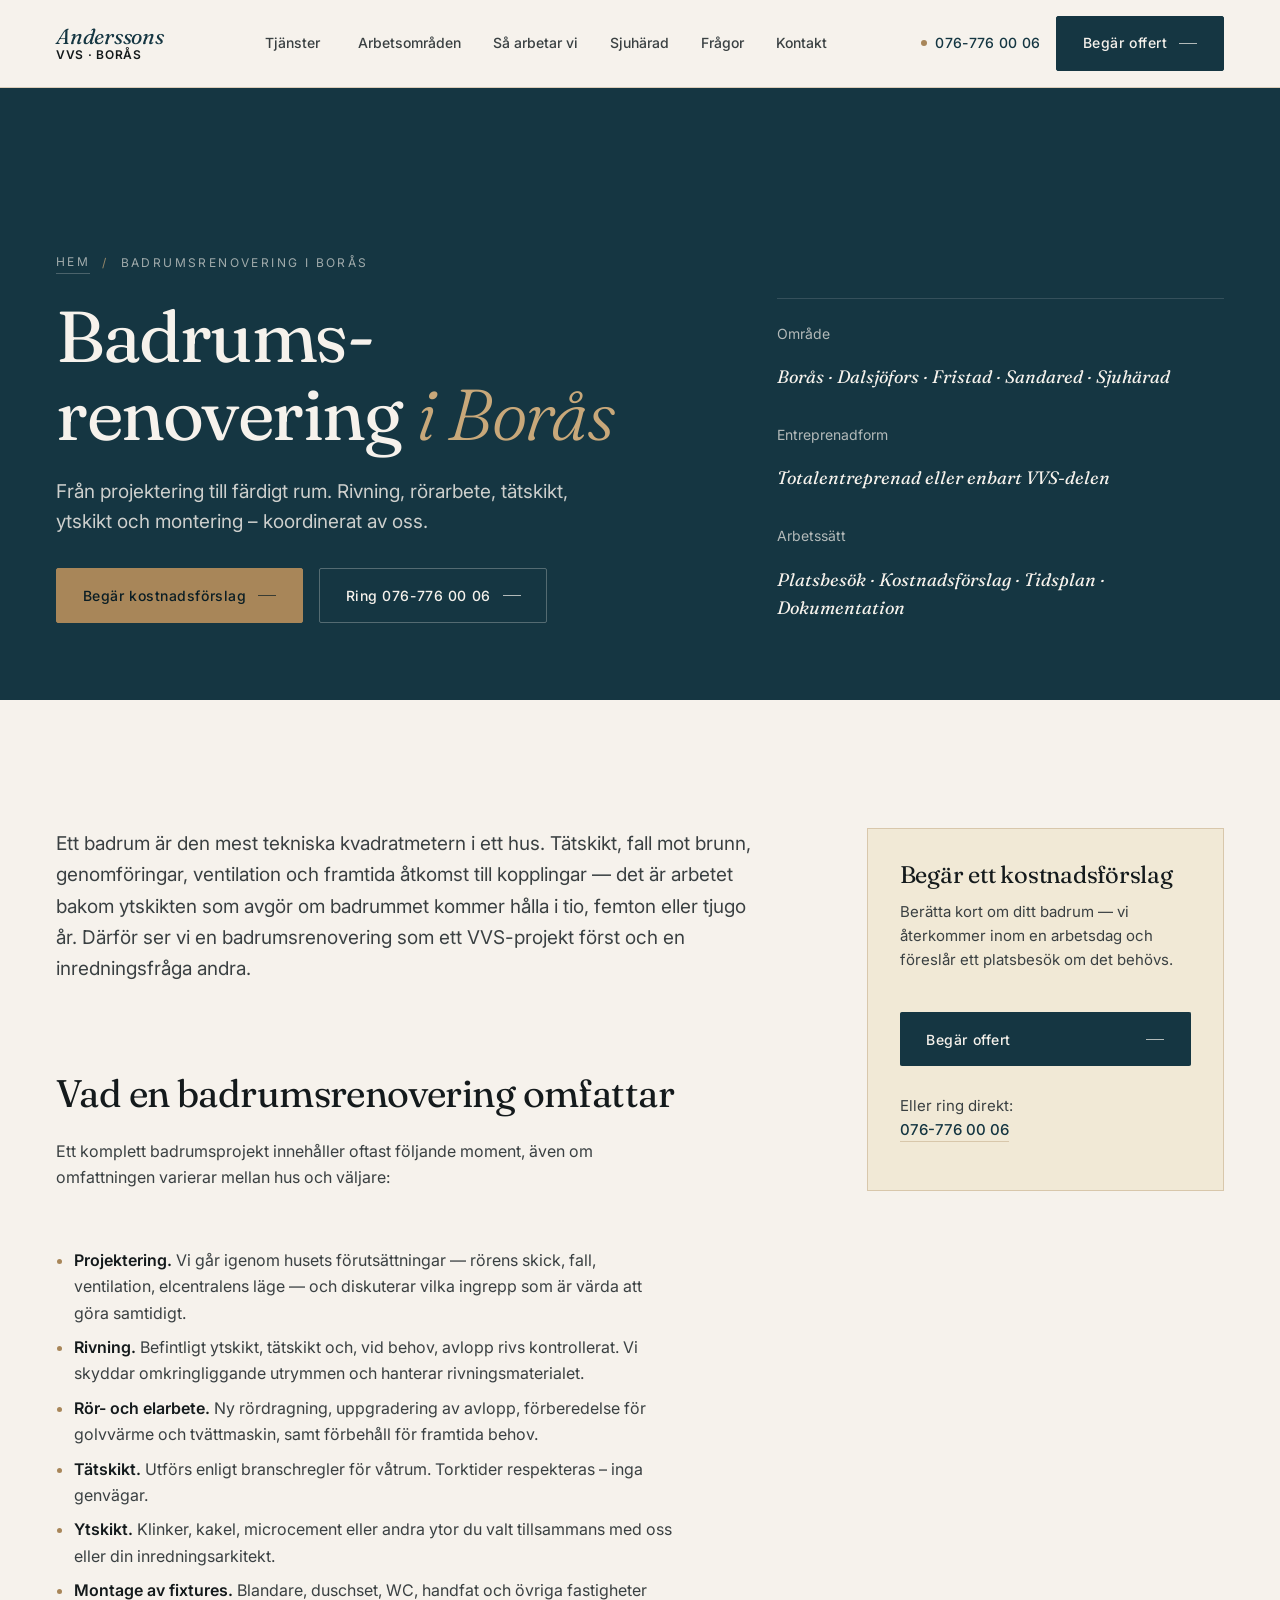
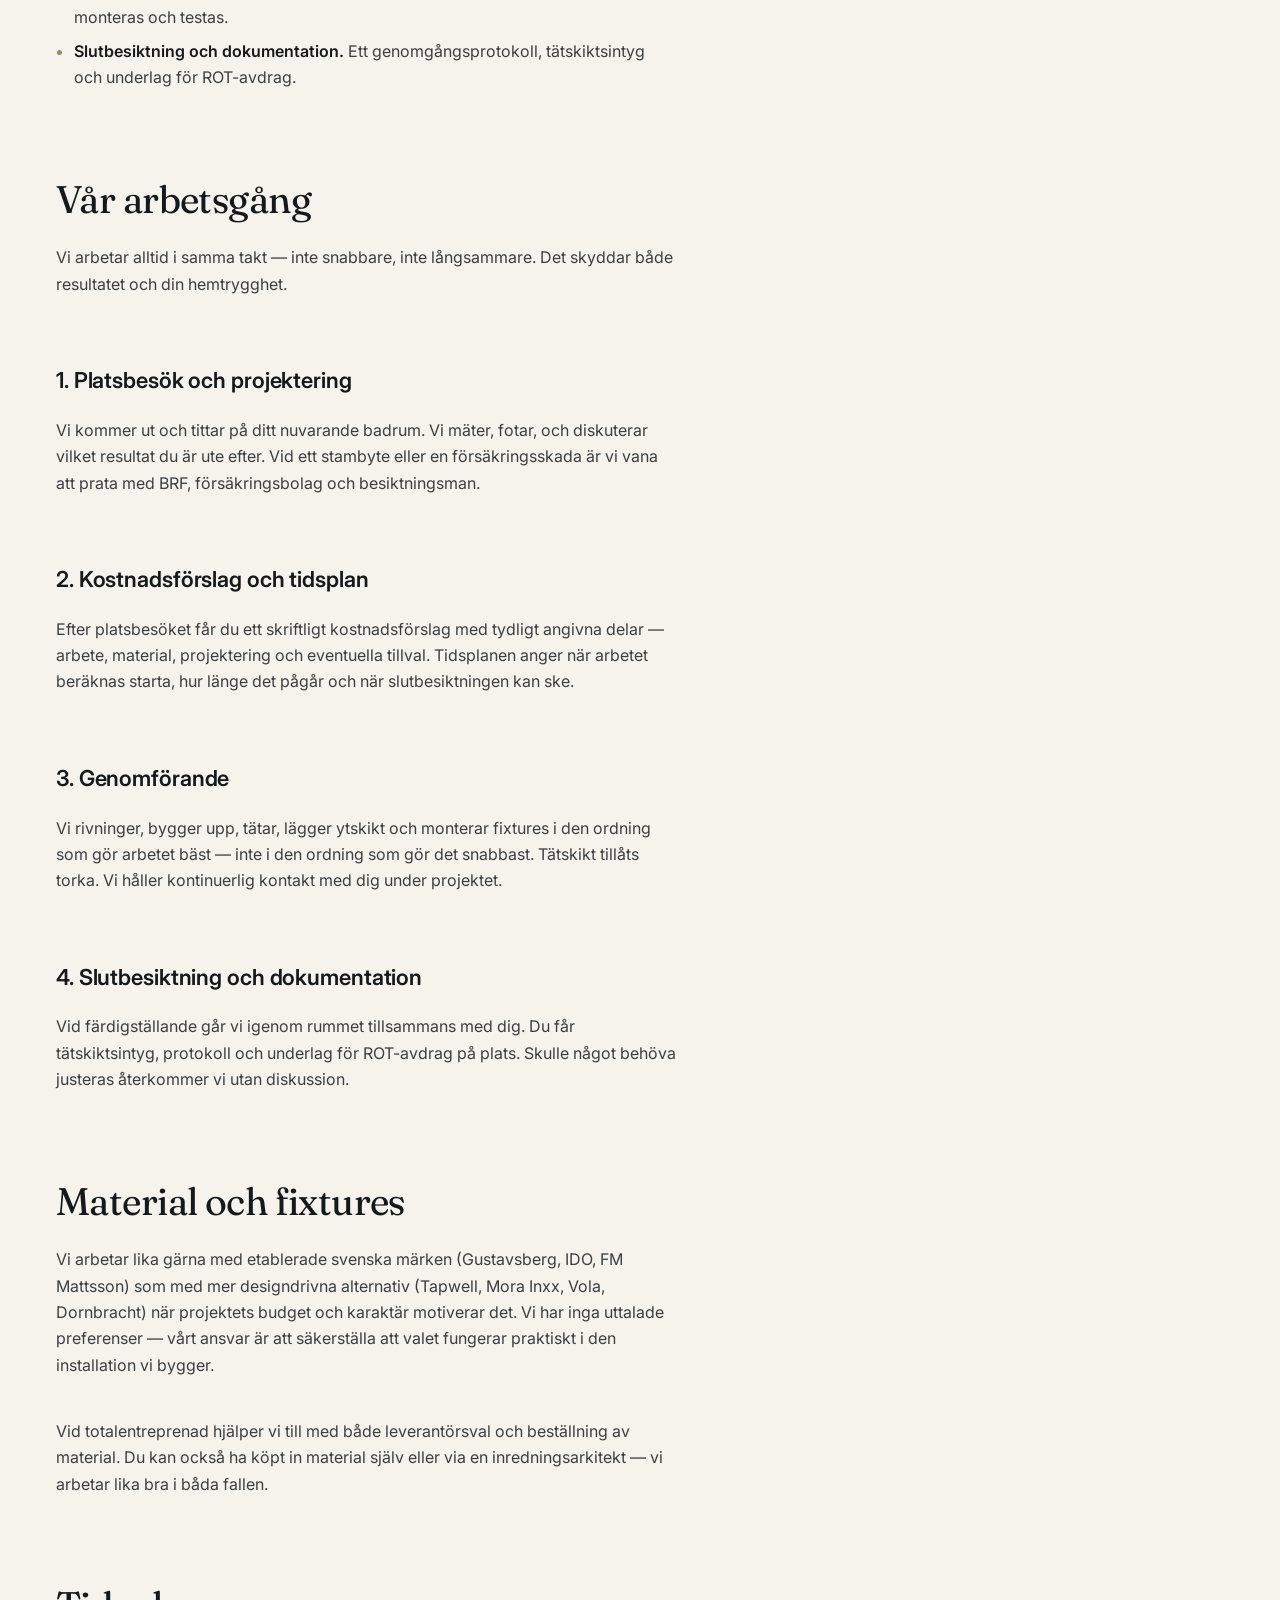
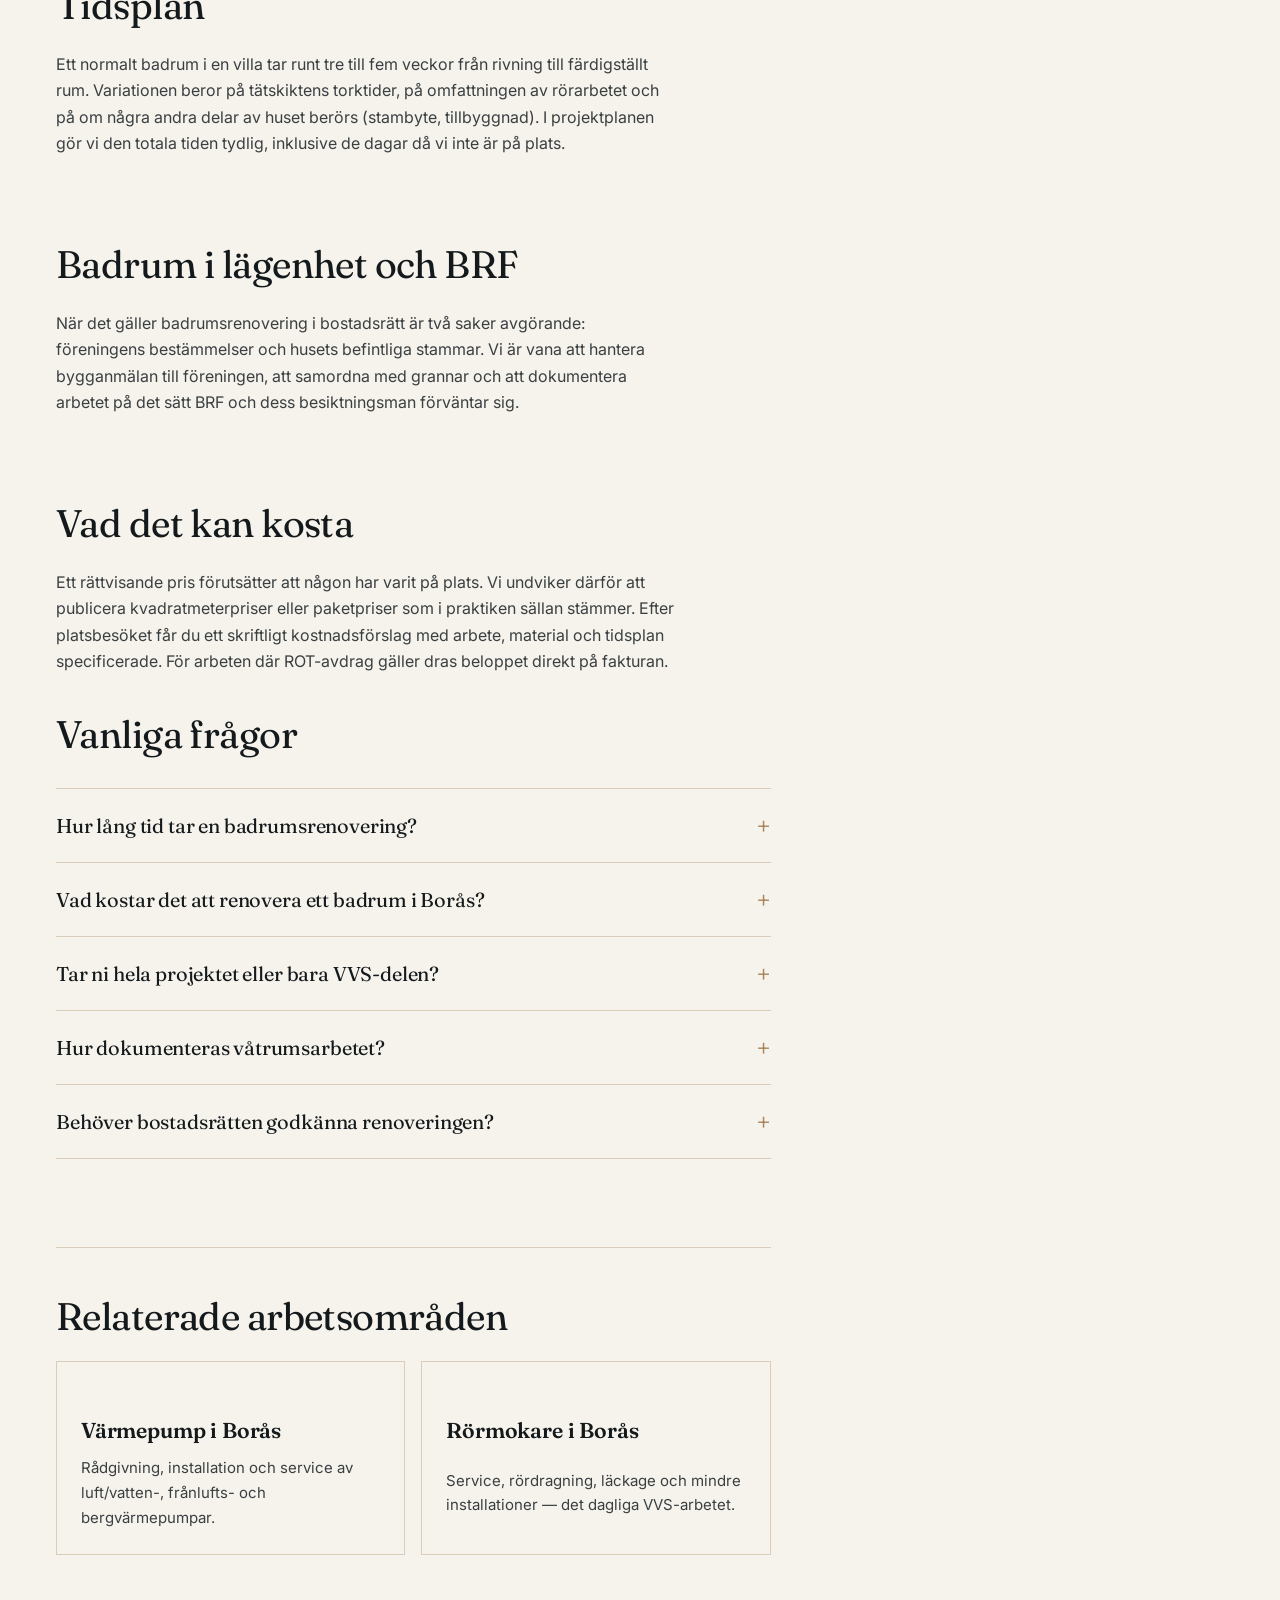
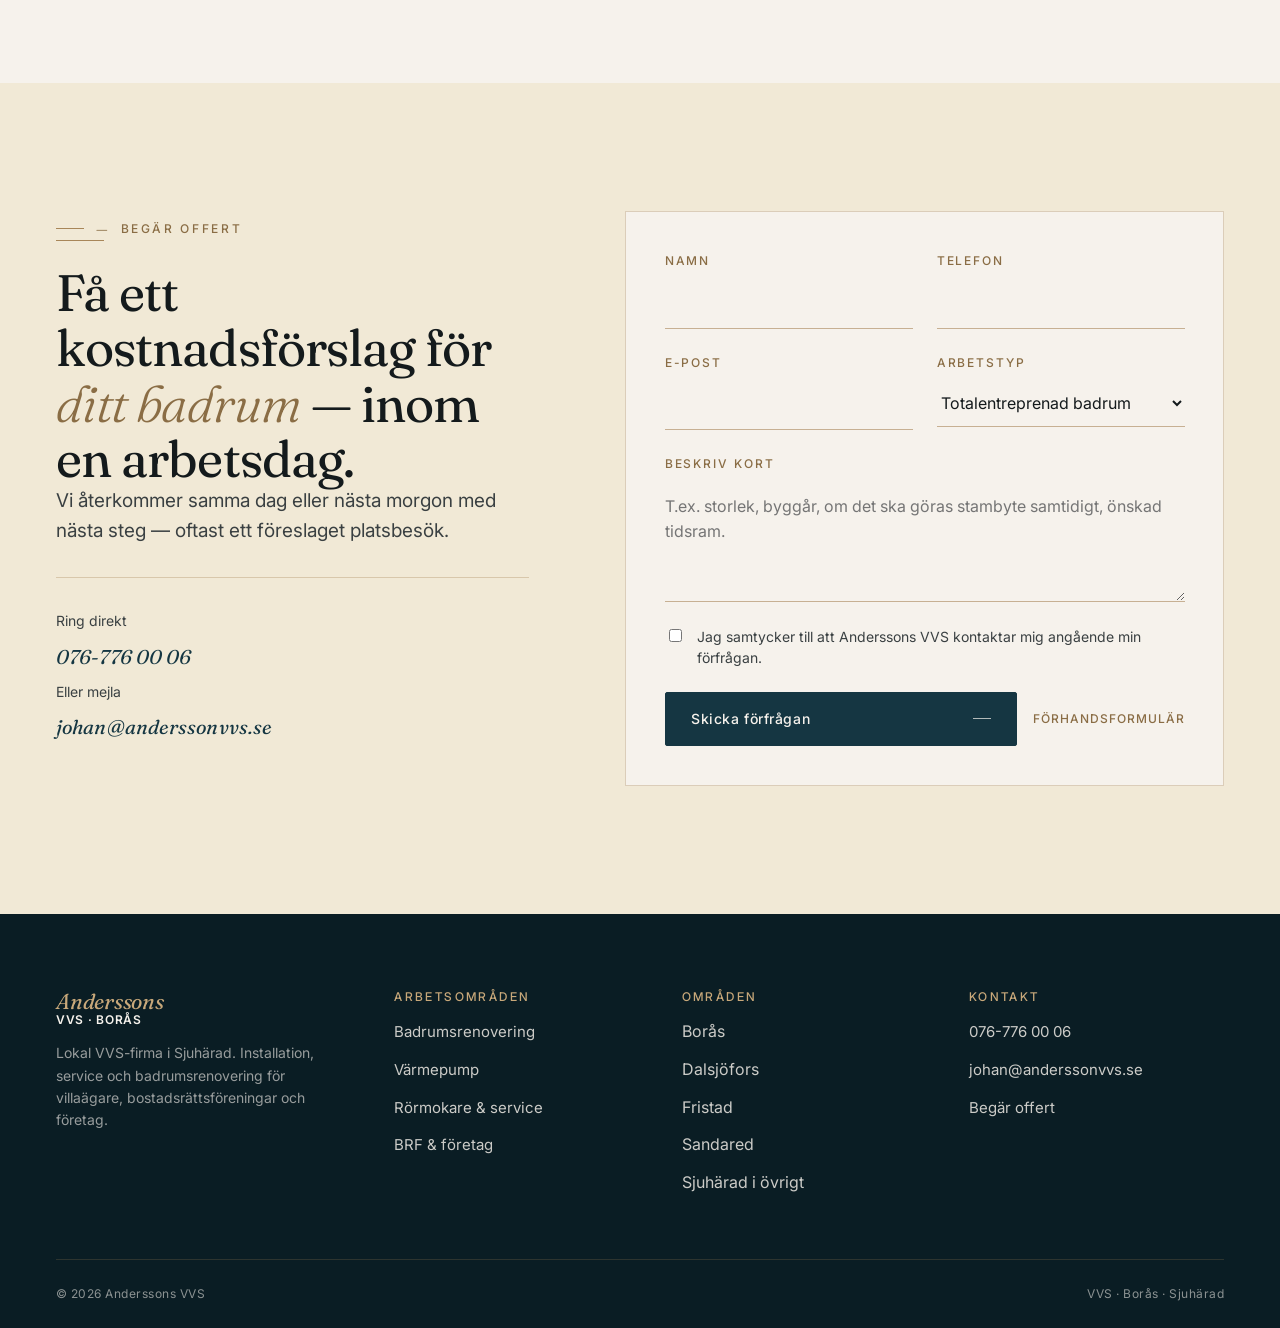
==== commit cc04d5ba: "Update header styles across multiple HTML files and remove unused image" ====
--- a/badrumsrenovering-boras.html
+++ b/badrumsrenovering-boras.html
@@ -90,7 +90,7 @@
 
 <body>
   <a href="#main" class="skip-link">Hoppa till innehåll</a>
-    <header class="site-header" id="siteHeader">
+    <header class="site-header site-header--on-light" id="siteHeader">
     <div class="wrap">
       <div class="nav">
 
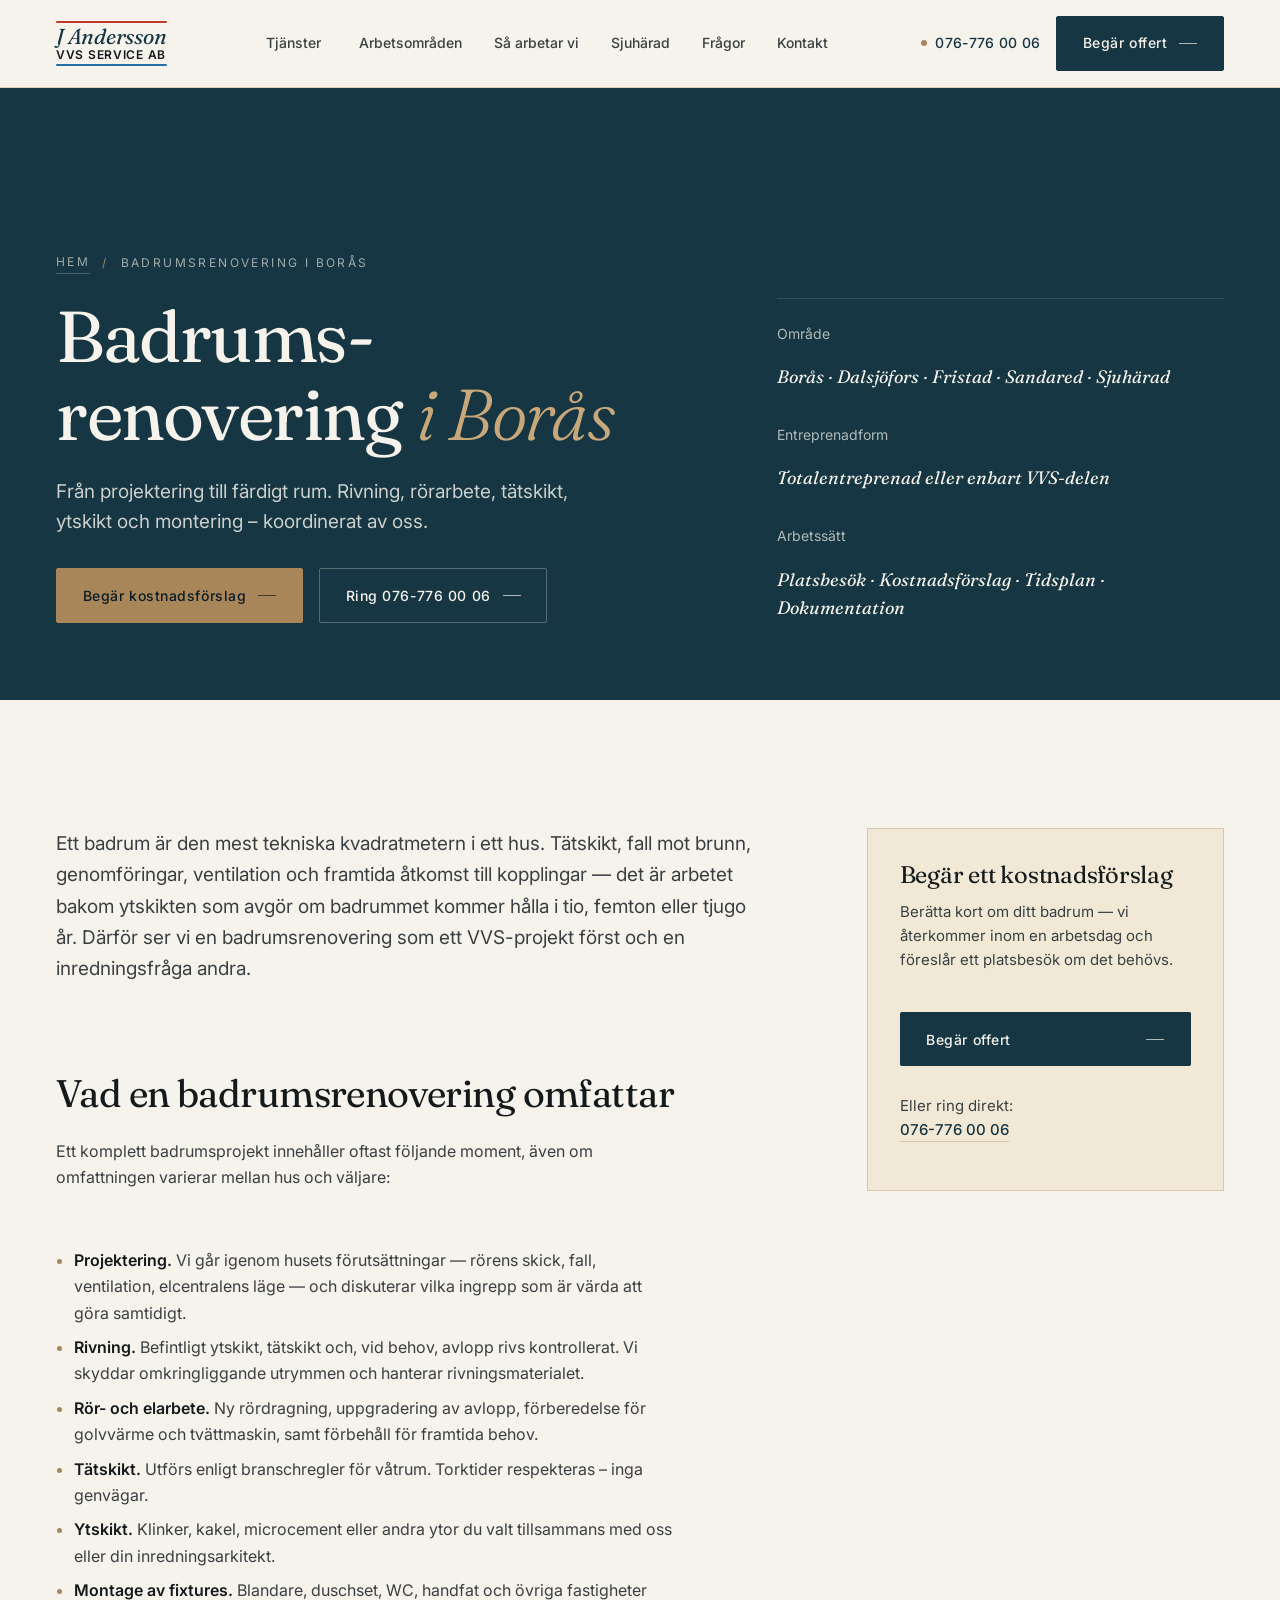
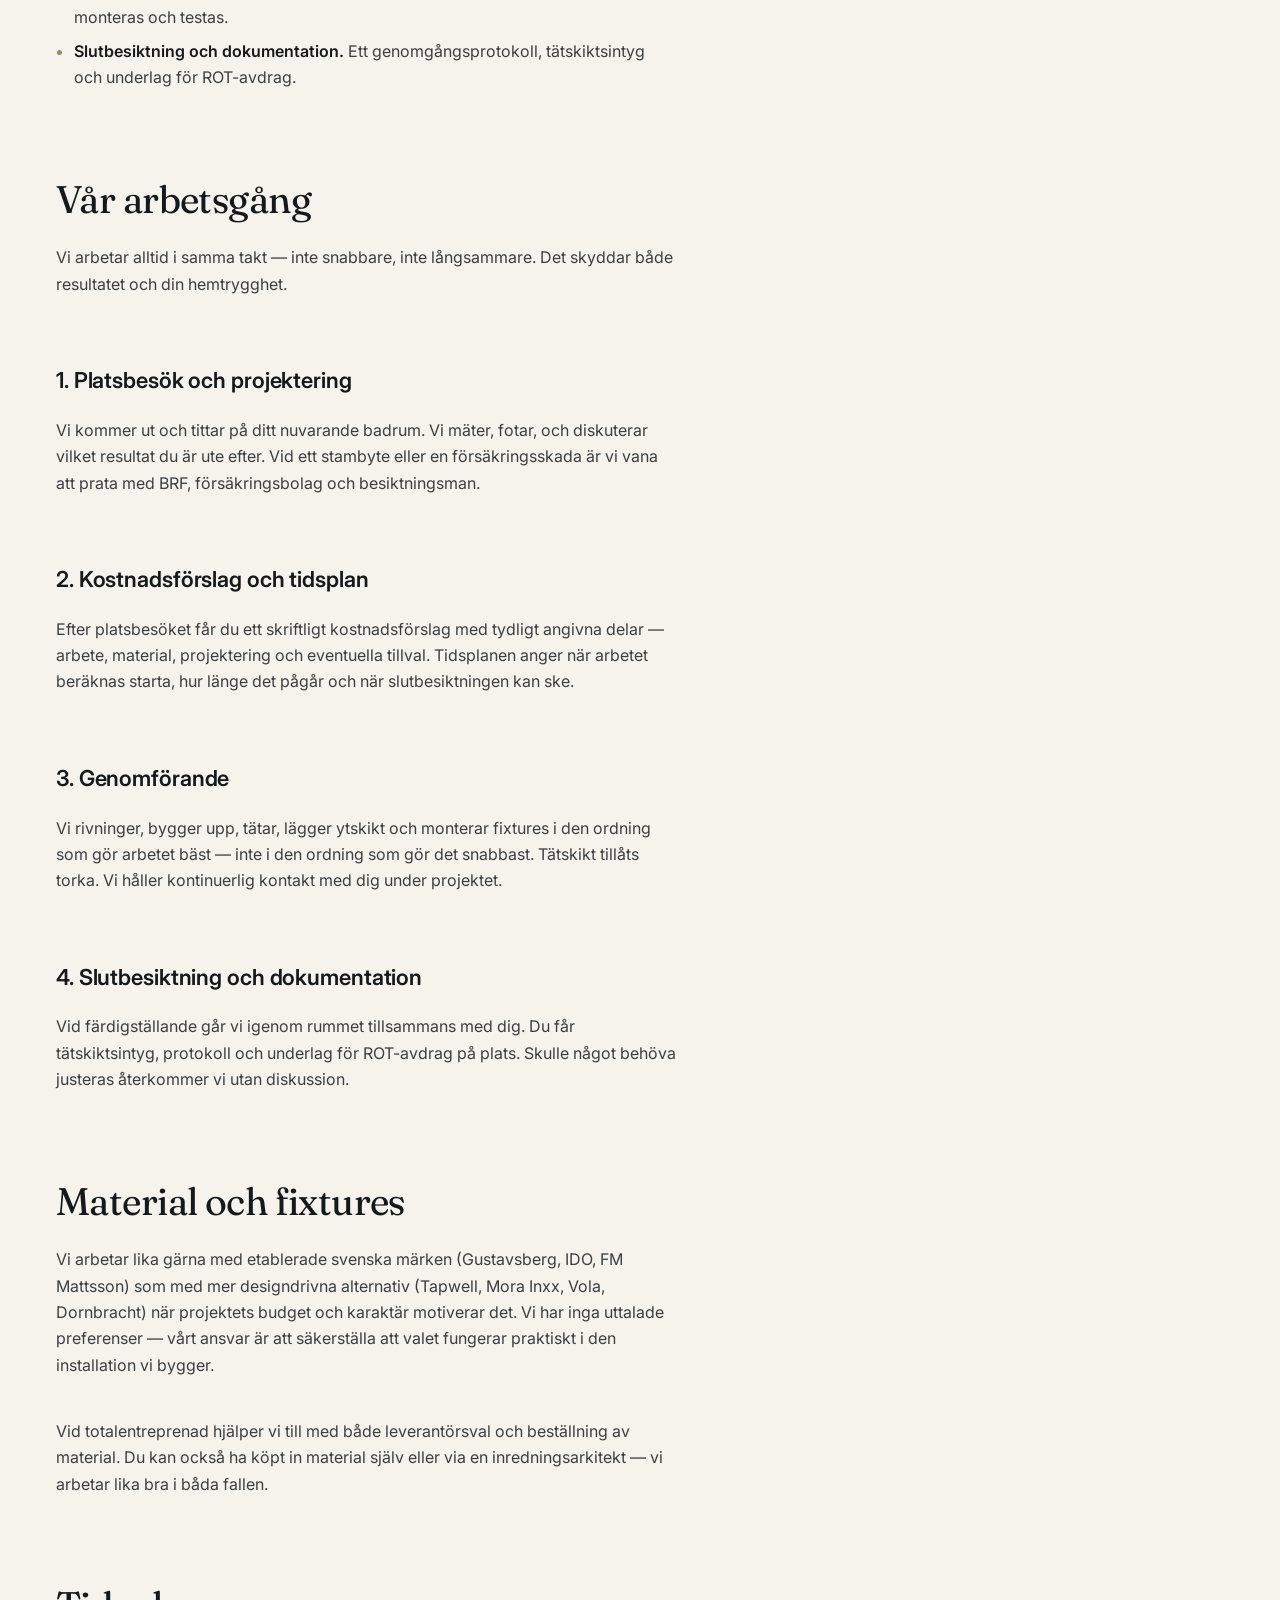
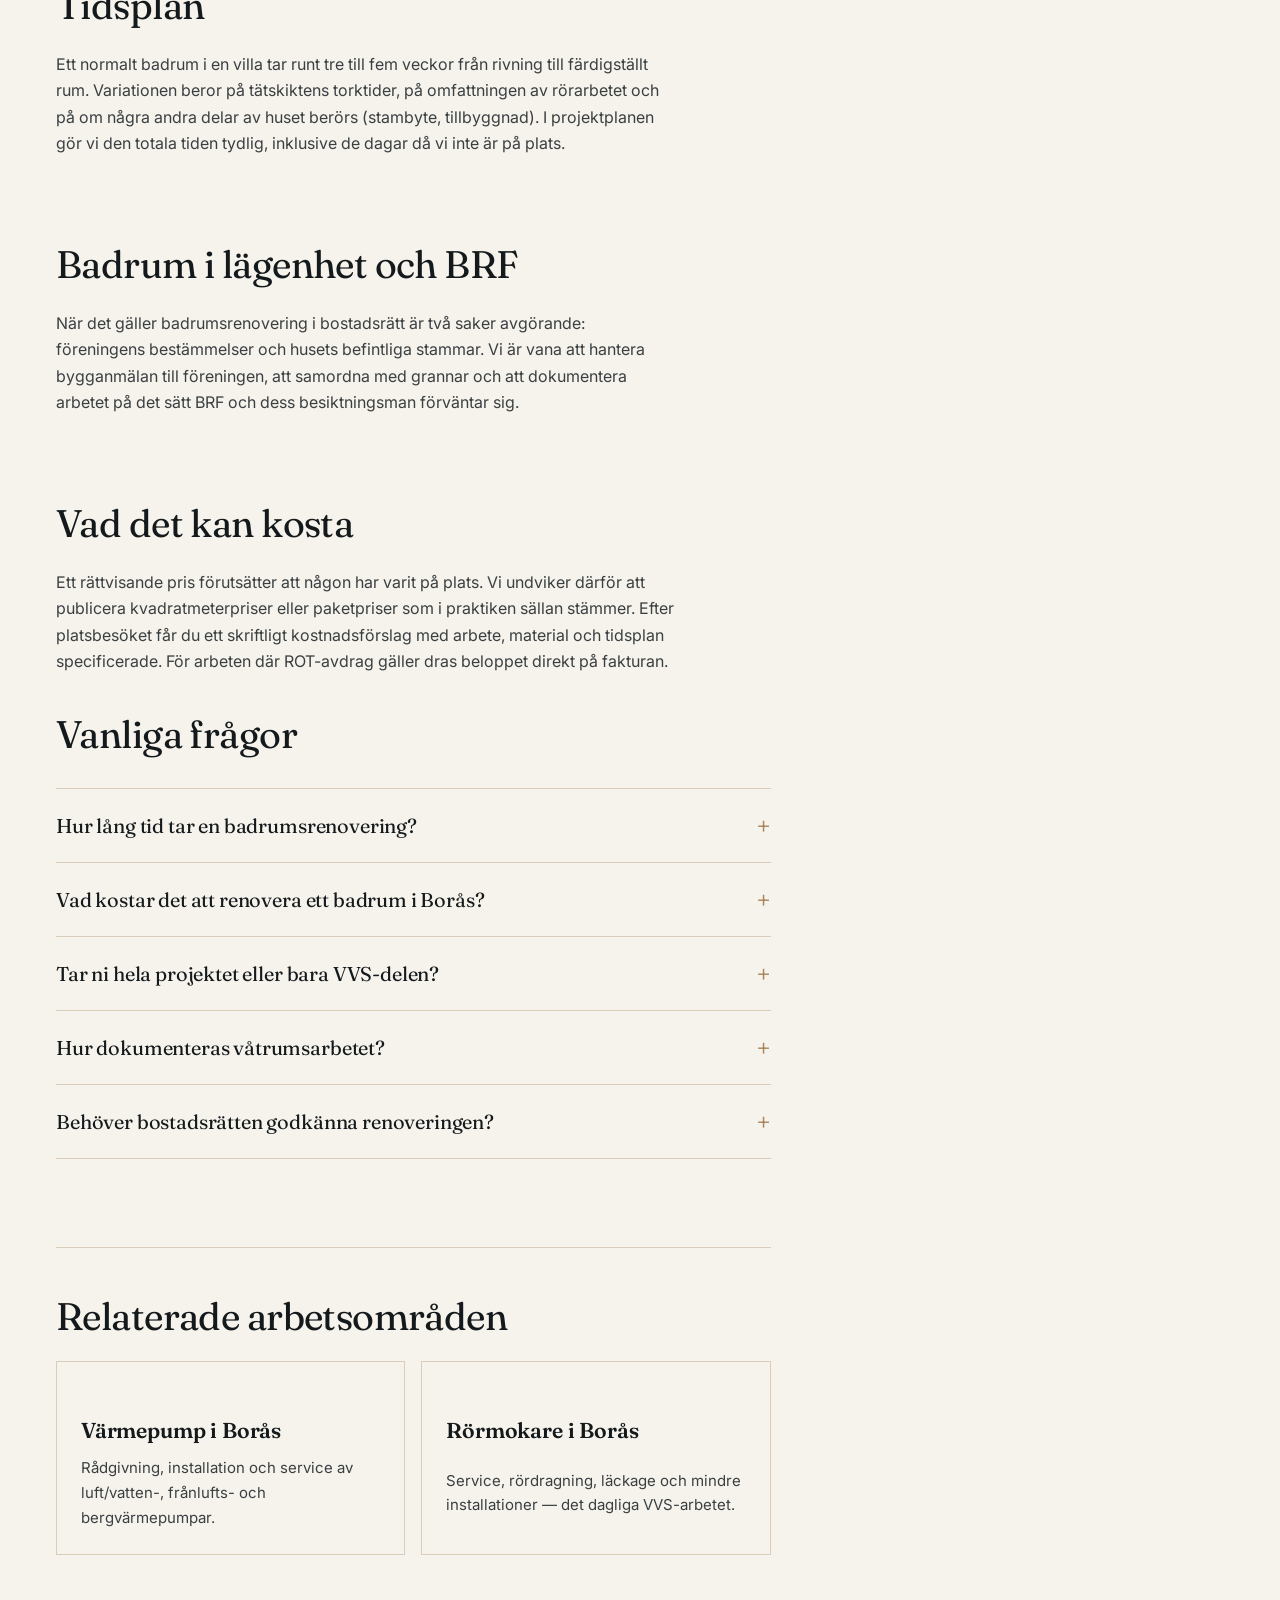
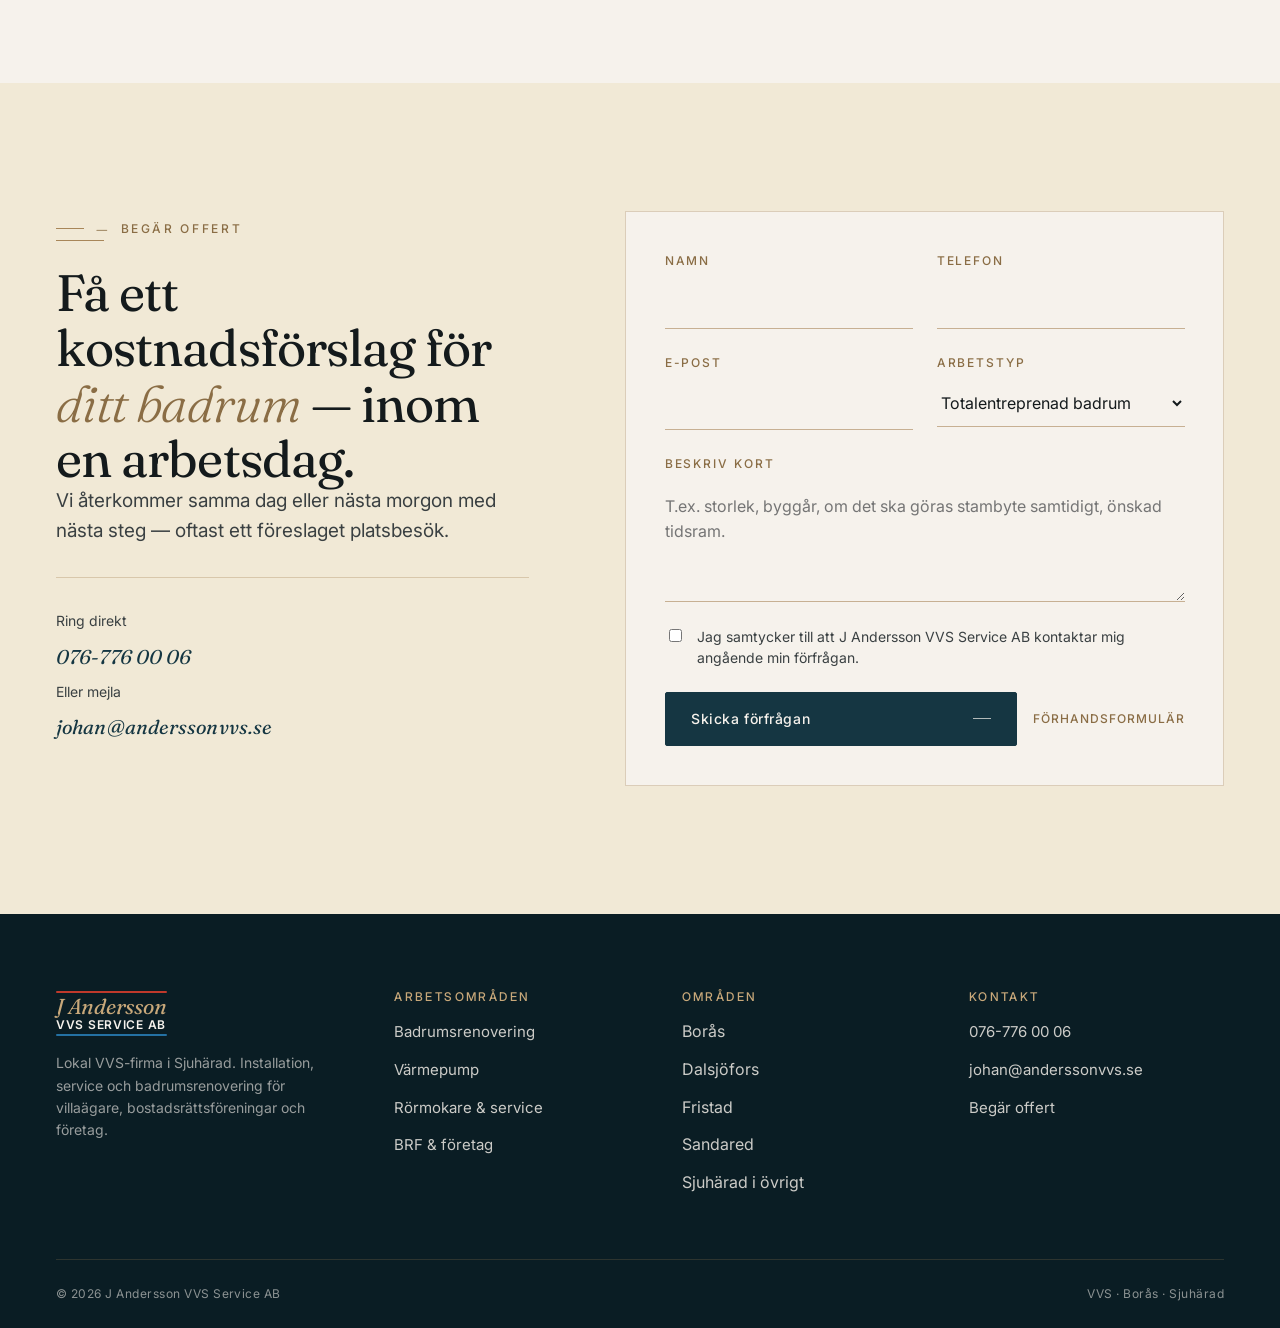
==== commit c5454863: "Update company name to "J Andersson VVS Service AB" across multiple HTML files and styles" ====
--- a/badrumsrenovering-boras.html
+++ b/badrumsrenovering-boras.html
@@ -3,7 +3,7 @@
 <head>
   <meta charset="utf-8" />
   <meta name="viewport" content="width=device-width, initial-scale=1" />
-  <title>Badrumsrenovering i Borås – projektering till färdigt rum | Anderssons VVS</title>
+  <title>Badrumsrenovering i Borås – projektering till färdigt rum | J Andersson VVS Service AB</title>
   <meta name="description" content="Helhetslösning för badrumsrenovering i Borås: VVS-projektering, tätskikt, ytskikt och fixtures. Begär kostnadsförslag – lokalt utfört arbete." />
   <meta name="robots" content="index,follow" />
   <meta name="theme-color" content="#153642" />
@@ -11,8 +11,8 @@
 
   <meta property="og:type" content="article" />
   <meta property="og:locale" content="sv_SE" />
-  <meta property="og:site_name" content="Anderssons VVS" />
-  <meta property="og:title" content="Badrumsrenovering i Borås – Anderssons VVS" />
+  <meta property="og:site_name" content="J Andersson VVS Service AB" />
+  <meta property="og:title" content="Badrumsrenovering i Borås – J Andersson VVS Service AB" />
   <meta property="og:description" content="Från projektering till färdigt rum – badrumsrenovering i Borås utfört av en lokal VVS-firma." />
   <meta property="og:url" content="https://www.anderssonvvs.se/badrumsrenovering-boras.html" />
   <meta property="og:image" content="https://www.anderssonvvs.se/assets/placeholders/service-badrum-hero.jpg" />
@@ -47,7 +47,7 @@
     ],
     "provider": {
       "@type": "Plumber",
-      "name": "Anderssons VVS",
+      "name": "J Andersson VVS Service AB",
       "url": "https://www.anderssonvvs.se/",
       "telephone": "+46767760006",
       "email": "johan@anderssonvvs.se",
@@ -95,9 +95,9 @@
       <div class="nav">
 
         <!-- LOGO -->
-        <a href="index.html" class="brand" aria-label="Anderssons VVS – hem">
-          <strong>Anderssons</strong>
-          <span>VVS · Borås</span>
+        <a href="index.html" class="brand" aria-label="J Andersson VVS Service AB – hem">
+          <strong>J Andersson</strong>
+          <span>VVS Service AB</span>
         </a>
 
         <!-- DESKTOP NAV -->
@@ -389,7 +389,7 @@
             </div>
             <label class="form__consent">
               <input type="checkbox" required />
-              <span>Jag samtycker till att Anderssons VVS kontaktar mig angående min förfrågan.</span>
+              <span>Jag samtycker till att J Andersson VVS Service AB kontaktar mig angående min förfrågan.</span>
             </label>
             <div class="form__foot">
               <button class="btn" type="submit">Skicka förfrågan</button>
@@ -410,8 +410,8 @@
       <div class="footer-grid">
         <div class="footer__brand">
           <a href="/" class="brand">
-            <strong>Anderssons</strong>
-            <span>VVS · Borås</span>
+            <strong>J Andersson</strong>
+            <span>VVS Service AB</span>
           </a>
           <p>Lokal VVS-firma i Sjuhärad. Installation, service och badrumsrenovering för villaägare, bostadsrättsföreningar och företag.</p>
         </div>
@@ -444,7 +444,7 @@
         </div>
       </div>
       <div class="footer__meta">
-        <span>© <span id="year">2026</span> Anderssons VVS</span>
+        <span>© <span id="year">2026</span> J Andersson VVS Service AB</span>
         <span>VVS · Borås · Sjuhärad</span>
       </div>
     </div>
--- a/styles.css
+++ b/styles.css
@@ -1,5 +1,5 @@
 /* =========================================================
-   Anderssons VVS — Editorial Precision stylesheet
+   J Andersson VVS Service AB — Editorial Precision stylesheet
    Design family: Trade Showcase (Editorial Precision variant)
    ========================================================= */
 
@@ -305,6 +305,27 @@
   font-weight: 600;
   text-transform: uppercase;
   color: var(--ink);
+  position: relative;
+  padding-block: 5px;
+}
+
+/* Red line above, blue line below — logo accent */
+.brand::before,
+.brand::after {
+  content: "";
+  position: absolute;
+  left: 0;
+  right: 0;
+  height: 2px;
+  border-radius: 1px;
+}
+.brand::before {
+  top: 0;
+  background: #c0392b;
+}
+.brand::after {
+  bottom: 0;
+  background: #2471a3;
 }
 
 .brand strong {
